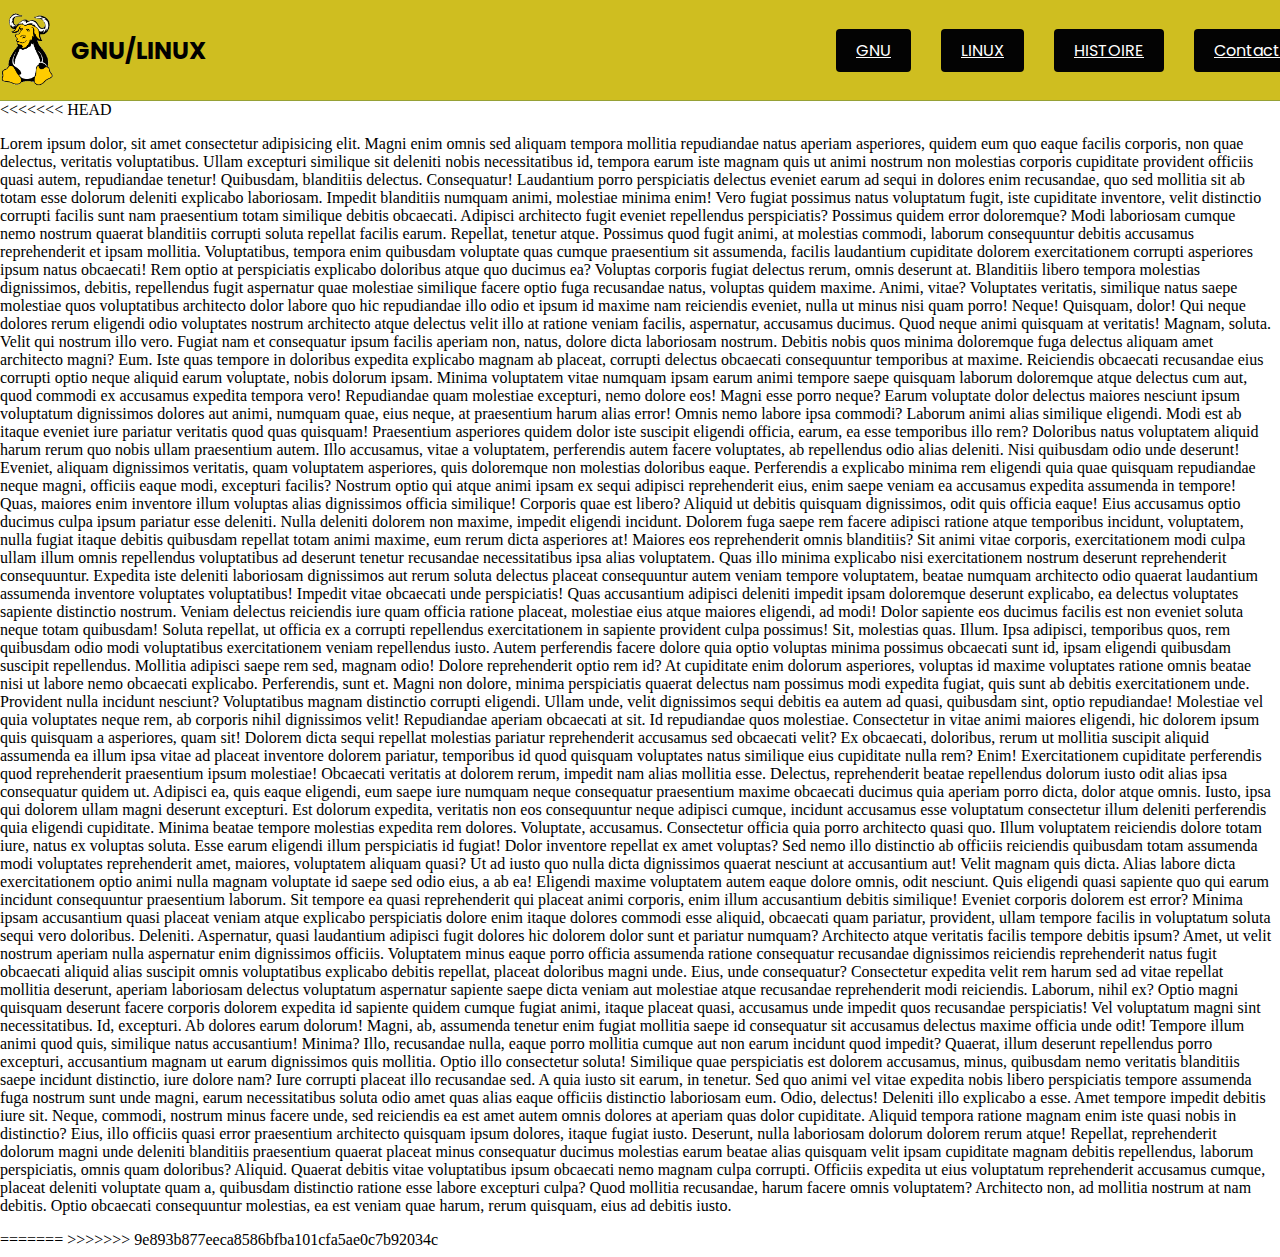
==== index.html @ 08026b9c "Merge branch 'master' of https://github.com/gygggggggh/site_expose_nsi" ====
<!DOCTYPE html>
<html lang="fr">

<head>
    <meta charset="UTF-8">
    <meta http-equiv="X-UA-Compatible" content="IE=edge">
    <meta name="viewport" content="width=device-width, initial-scale=1.0">
    <title>GNU/linux</title>
    <link rel="stylesheet" href="style.css" link>
    <link rel="preconnect" href="https://fonts.googleapis.com">
    <link rel="preconnect" href="https://fonts.gstatic.com" crossorigin>
    <link href="https://fonts.googleapis.com/css2?family=Poppins:wght@300;500;700&display=swap" rel="stylesheet">
    <link rel="shortcut icon" href="logo.ico" type="image/x-icon">
</head>

<body>
    <header class="sticky">
        <div class="inner">
            <div class="logo">
                <div>
                    <!-- The below line can be an image or a h1, either will work -->
                    <img src="logo.png" alt="logo">
                    <!-- <h1>My Logo</h1> -->
                </div>
            </div>
            <nav>
                <!-- <li> tag will be the container for the table.
                <span> will be the part that centers the content inside it
                <a> is the actual clickable part -->
                <li><span><h2 href="" id = "titre">GNU/LINUX</></span></li>
                <li><span><a href=""class="button">GNU</a></span></li>
                <li><span><a href=""class="button">LINUX</a></span></li>
                <li><span><a href=""class="button">HISTOIRE</a></span></li>
                <li><span><a href="" class="button">Contact</a></span></li>
            </nav>
        </div>
    </header>
    <<<<<<< HEAD <p>
        Lorem ipsum dolor, sit amet consectetur adipisicing elit. Magni enim omnis sed aliquam tempora mollitia repudiandae natus aperiam asperiores, quidem eum quo eaque facilis corporis, non quae delectus, veritatis voluptatibus. Ullam excepturi similique sit
        deleniti nobis necessitatibus id, tempora earum iste magnam quis ut animi nostrum non molestias corporis cupiditate provident officiis quasi autem, repudiandae tenetur! Quibusdam, blanditiis delectus. Consequatur! Laudantium porro perspiciatis
        delectus eveniet earum ad sequi in dolores enim recusandae, quo sed mollitia sit ab totam esse dolorum deleniti explicabo laboriosam. Impedit blanditiis numquam animi, molestiae minima enim! Vero fugiat possimus natus voluptatum fugit, iste cupiditate
        inventore, velit distinctio corrupti facilis sunt nam praesentium totam similique debitis obcaecati. Adipisci architecto fugit eveniet repellendus perspiciatis? Possimus quidem error doloremque? Modi laboriosam cumque nemo nostrum quaerat blanditiis
        corrupti soluta repellat facilis earum. Repellat, tenetur atque. Possimus quod fugit animi, at molestias commodi, laborum consequuntur debitis accusamus reprehenderit et ipsam mollitia. Voluptatibus, tempora enim quibusdam voluptate quas cumque
        praesentium sit assumenda, facilis laudantium cupiditate dolorem exercitationem corrupti asperiores ipsum natus obcaecati! Rem optio at perspiciatis explicabo doloribus atque quo ducimus ea? Voluptas corporis fugiat delectus rerum, omnis deserunt
        at. Blanditiis libero tempora molestias dignissimos, debitis, repellendus fugit aspernatur quae molestiae similique facere optio fuga recusandae natus, voluptas quidem maxime. Animi, vitae? Voluptates veritatis, similique natus saepe molestiae
        quos voluptatibus architecto dolor labore quo hic repudiandae illo odio et ipsum id maxime nam reiciendis eveniet, nulla ut minus nisi quam porro! Neque! Quisquam, dolor! Qui neque dolores rerum eligendi odio voluptates nostrum architecto atque
        delectus velit illo at ratione veniam facilis, aspernatur, accusamus ducimus. Quod neque animi quisquam at veritatis! Magnam, soluta. Velit qui nostrum illo vero. Fugiat nam et consequatur ipsum facilis aperiam non, natus, dolore dicta laboriosam
        nostrum. Debitis nobis quos minima doloremque fuga delectus aliquam amet architecto magni? Eum. Iste quas tempore in doloribus expedita explicabo magnam ab placeat, corrupti delectus obcaecati consequuntur temporibus at maxime. Reiciendis obcaecati
        recusandae eius corrupti optio neque aliquid earum voluptate, nobis dolorum ipsam. Minima voluptatem vitae numquam ipsam earum animi tempore saepe quisquam laborum doloremque atque delectus cum aut, quod commodi ex accusamus expedita tempora vero!
        Repudiandae quam molestiae excepturi, nemo dolore eos! Magni esse porro neque? Earum voluptate dolor delectus maiores nesciunt ipsum voluptatum dignissimos dolores aut animi, numquam quae, eius neque, at praesentium harum alias error! Omnis nemo
        labore ipsa commodi? Laborum animi alias similique eligendi. Modi est ab itaque eveniet iure pariatur veritatis quod quas quisquam! Praesentium asperiores quidem dolor iste suscipit eligendi officia, earum, ea esse temporibus illo rem? Doloribus
        natus voluptatem aliquid harum rerum quo nobis ullam praesentium autem. Illo accusamus, vitae a voluptatem, perferendis autem facere voluptates, ab repellendus odio alias deleniti. Nisi quibusdam odio unde deserunt! Eveniet, aliquam dignissimos
        veritatis, quam voluptatem asperiores, quis doloremque non molestias doloribus eaque. Perferendis a explicabo minima rem eligendi quia quae quisquam repudiandae neque magni, officiis eaque modi, excepturi facilis? Nostrum optio qui atque animi
        ipsam ex sequi adipisci reprehenderit eius, enim saepe veniam ea accusamus expedita assumenda in tempore! Quas, maiores enim inventore illum voluptas alias dignissimos officia similique! Corporis quae est libero? Aliquid ut debitis quisquam dignissimos,
        odit quis officia eaque! Eius accusamus optio ducimus culpa ipsum pariatur esse deleniti. Nulla deleniti dolorem non maxime, impedit eligendi incidunt. Dolorem fuga saepe rem facere adipisci ratione atque temporibus incidunt, voluptatem, nulla
        fugiat itaque debitis quibusdam repellat totam animi maxime, eum rerum dicta asperiores at! Maiores eos reprehenderit omnis blanditiis? Sit animi vitae corporis, exercitationem modi culpa ullam illum omnis repellendus voluptatibus ad deserunt
        tenetur recusandae necessitatibus ipsa alias voluptatem. Quas illo minima explicabo nisi exercitationem nostrum deserunt reprehenderit consequuntur. Expedita iste deleniti laboriosam dignissimos aut rerum soluta delectus placeat consequuntur autem
        veniam tempore voluptatem, beatae numquam architecto odio quaerat laudantium assumenda inventore voluptates voluptatibus! Impedit vitae obcaecati unde perspiciatis! Quas accusantium adipisci deleniti impedit ipsam doloremque deserunt explicabo,
        ea delectus voluptates sapiente distinctio nostrum. Veniam delectus reiciendis iure quam officia ratione placeat, molestiae eius atque maiores eligendi, ad modi! Dolor sapiente eos ducimus facilis est non eveniet soluta neque totam quibusdam!
        Soluta repellat, ut officia ex a corrupti repellendus exercitationem in sapiente provident culpa possimus! Sit, molestias quas. Illum. Ipsa adipisci, temporibus quos, rem quibusdam odio modi voluptatibus exercitationem veniam repellendus iusto.
        Autem perferendis facere dolore quia optio voluptas minima possimus obcaecati sunt id, ipsam eligendi quibusdam suscipit repellendus. Mollitia adipisci saepe rem sed, magnam odio! Dolore reprehenderit optio rem id? At cupiditate enim dolorum asperiores,
        voluptas id maxime voluptates ratione omnis beatae nisi ut labore nemo obcaecati explicabo. Perferendis, sunt et. Magni non dolore, minima perspiciatis quaerat delectus nam possimus modi expedita fugiat, quis sunt ab debitis exercitationem unde.
        Provident nulla incidunt nesciunt? Voluptatibus magnam distinctio corrupti eligendi. Ullam unde, velit dignissimos sequi debitis ea autem ad quasi, quibusdam sint, optio repudiandae! Molestiae vel quia voluptates neque rem, ab corporis nihil dignissimos
        velit! Repudiandae aperiam obcaecati at sit. Id repudiandae quos molestiae. Consectetur in vitae animi maiores eligendi, hic dolorem ipsum quis quisquam a asperiores, quam sit! Dolorem dicta sequi repellat molestias pariatur reprehenderit accusamus
        sed obcaecati velit? Ex obcaecati, doloribus, rerum ut mollitia suscipit aliquid assumenda ea illum ipsa vitae ad placeat inventore dolorem pariatur, temporibus id quod quisquam voluptates natus similique eius cupiditate nulla rem? Enim! Exercitationem
        cupiditate perferendis quod reprehenderit praesentium ipsum molestiae! Obcaecati veritatis at dolorem rerum, impedit nam alias mollitia esse. Delectus, reprehenderit beatae repellendus dolorum iusto odit alias ipsa consequatur quidem ut. Adipisci
        ea, quis eaque eligendi, eum saepe iure numquam neque consequatur praesentium maxime obcaecati ducimus quia aperiam porro dicta, dolor atque omnis. Iusto, ipsa qui dolorem ullam magni deserunt excepturi. Est dolorum expedita, veritatis non eos
        consequuntur neque adipisci cumque, incidunt accusamus esse voluptatum consectetur illum deleniti perferendis quia eligendi cupiditate. Minima beatae tempore molestias expedita rem dolores. Voluptate, accusamus. Consectetur officia quia porro
        architecto quasi quo. Illum voluptatem reiciendis dolore totam iure, natus ex voluptas soluta. Esse earum eligendi illum perspiciatis id fugiat! Dolor inventore repellat ex amet voluptas? Sed nemo illo distinctio ab officiis reiciendis quibusdam
        totam assumenda modi voluptates reprehenderit amet, maiores, voluptatem aliquam quasi? Ut ad iusto quo nulla dicta dignissimos quaerat nesciunt at accusantium aut! Velit magnam quis dicta. Alias labore dicta exercitationem optio animi nulla magnam
        voluptate id saepe sed odio eius, a ab ea! Eligendi maxime voluptatem autem eaque dolore omnis, odit nesciunt. Quis eligendi quasi sapiente quo qui earum incidunt consequuntur praesentium laborum. Sit tempore ea quasi reprehenderit qui placeat
        animi corporis, enim illum accusantium debitis similique! Eveniet corporis dolorem est error? Minima ipsam accusantium quasi placeat veniam atque explicabo perspiciatis dolore enim itaque dolores commodi esse aliquid, obcaecati quam pariatur,
        provident, ullam tempore facilis in voluptatum soluta sequi vero doloribus. Deleniti. Aspernatur, quasi laudantium adipisci fugit dolores hic dolorem dolor sunt et pariatur numquam? Architecto atque veritatis facilis tempore debitis ipsum? Amet,
        ut velit nostrum aperiam nulla aspernatur enim dignissimos officiis. Voluptatem minus eaque porro officia assumenda ratione consequatur recusandae dignissimos reiciendis reprehenderit natus fugit obcaecati aliquid alias suscipit omnis voluptatibus
        explicabo debitis repellat, placeat doloribus magni unde. Eius, unde consequatur? Consectetur expedita velit rem harum sed ad vitae repellat mollitia deserunt, aperiam laboriosam delectus voluptatum aspernatur sapiente saepe dicta veniam aut molestiae
        atque recusandae reprehenderit modi reiciendis. Laborum, nihil ex? Optio magni quisquam deserunt facere corporis dolorem expedita id sapiente quidem cumque fugiat animi, itaque placeat quasi, accusamus unde impedit quos recusandae perspiciatis!
        Vel voluptatum magni sint necessitatibus. Id, excepturi. Ab dolores earum dolorum! Magni, ab, assumenda tenetur enim fugiat mollitia saepe id consequatur sit accusamus delectus maxime officia unde odit! Tempore illum animi quod quis, similique
        natus accusantium! Minima? Illo, recusandae nulla, eaque porro mollitia cumque aut non earum incidunt quod impedit? Quaerat, illum deserunt repellendus porro excepturi, accusantium magnam ut earum dignissimos quis mollitia. Optio illo consectetur
        soluta! Similique quae perspiciatis est dolorem accusamus, minus, quibusdam nemo veritatis blanditiis saepe incidunt distinctio, iure dolore nam? Iure corrupti placeat illo recusandae sed. A quia iusto sit earum, in tenetur. Sed quo animi vel
        vitae expedita nobis libero perspiciatis tempore assumenda fuga nostrum sunt unde magni, earum necessitatibus soluta odio amet quas alias eaque officiis distinctio laboriosam eum. Odio, delectus! Deleniti illo explicabo a esse. Amet tempore impedit
        debitis iure sit. Neque, commodi, nostrum minus facere unde, sed reiciendis ea est amet autem omnis dolores at aperiam quas dolor cupiditate. Aliquid tempora ratione magnam enim iste quasi nobis in distinctio? Eius, illo officiis quasi error praesentium
        architecto quisquam ipsum dolores, itaque fugiat iusto. Deserunt, nulla laboriosam dolorum dolorem rerum atque! Repellat, reprehenderit dolorum magni unde deleniti blanditiis praesentium quaerat placeat minus consequatur ducimus molestias earum
        beatae alias quisquam velit ipsam cupiditate magnam debitis repellendus, laborum perspiciatis, omnis quam doloribus? Aliquid. Quaerat debitis vitae voluptatibus ipsum obcaecati nemo magnam culpa corrupti. Officiis expedita ut eius voluptatum reprehenderit
        accusamus cumque, placeat deleniti voluptate quam a, quibusdam distinctio ratione esse labore excepturi culpa? Quod mollitia recusandae, harum facere omnis voluptatem? Architecto non, ad mollitia nostrum at nam debitis. Optio obcaecati consequuntur
        molestias, ea est veniam quae harum, rerum quisquam, eius ad debitis iusto.
        </p>
        ======= >>>>>>> 9e893b877eeca8586bfba101cfa5ae0c7b92034c
        <script src="script.js"></script>
</body>
---- style.css ----
<<<<<<< HEAD
    * {
        list-style: none;
        text-decoration: none;
    }
    
    header {
        width: 100vw;
        height: 100px;
        border-bottom: solid 1px rgba(21, 97, 107, 0.3);
        font-family: 'Poppins';
        background-color: rgb(207, 190, 32);
        margin: 0px left;
    }
    
    header .inner {
        width: 1300px;
        height: 100%;
        display: block;
        margin: 0 auto;
    }
    
    header .logo {
        display: table;
        height: 100%;
        float: left;
    }
    
    header .logo div {
        height: 100%;
        display: table-cell;
        vertical-align: middle;
    }
    
    header .logo img {
        height: 75px;
        margin-top: 5px;
        /* Optical alignment of the logo */
    }
    
    header nav {
        float: right;
        height: 100%;
    }
    
    header nav li {
        display: table;
        height: 100%;
        float: left;
        margin-right: 30px;
    }
    
    #titre {
        margin-right: 600px;
        color: rgb(0, 0, 0);
    }
    
    header nav li:last-of-type {
        margin-right: 0;
    }
    
    header nav span {
        display: table-cell;
        vertical-align: middle;
    }
    
    header nav a {
        color: #101010;
    }
    
    header nav .button {
        background-color: #030303;
        /* This HEX is the color of the button */
        color: rgb(247, 238, 157);
        padding: 10px 20px;
        border-radius: 4px;
    }
    
    header nav .button:hover {
        filter: brightness(1.55);
    }
    
    p .center {
        display: table;
        height: 100%;
        float: left;
        margin-right: 30px;
    }
    
    body {
        margin-left: 0px;
        margin-top: 0px;
    }
=======
* {
    list-style: none;
    text-decoration: none;
}

header {
    width: 100vw;
    height: 100px;
    border-bottom: solid 1px rgba(21, 97, 107, 0.3);
    font-family: 'Poppins';
    background-color: rgb(207, 190, 32);
    margin: 0px left;
}

header .inner {
    width: 1300px;
    height: 100%;
    display: block;
    margin: 0 auto;
}

header .logo {
    display: table;
    height: 100%;
    float: left;
}

header .logo div {
    height: 100%;
    display: table-cell;
    vertical-align: middle;
}

header .logo img {
    height: 75px;
    margin-top: 5px;
    /* Optical alignment of the logo */
}

header nav {
    float: right;
    height: 100%;
}

header nav li {
    display: table;
    height: 100%;
    float: left;
    margin-right: 30px;
}

#titre {
    margin-right: 600px;
    color: rgb(0, 0, 0);
}

header nav li:last-of-type {
    margin-right: 0;
}

header nav span {
    display: table-cell;
    vertical-align: middle;
}

header nav a {
    color: #101010;
}

header nav .button {
    background-color: #030303;
    /* This HEX is the color of the button */
    color: #FFF;
    padding: 10px 20px;
    border-radius: 4px;
}

header nav .button:hover {
    filter: brightness(1.55);
}

p .center {
    display: table;
    height: 100%;
    float: left;
    margin-right: 30px;
}

body {
    margin-left: 0px;
    margin-top: 0px;
}
>>>>>>> 9e893b877eeca8586bfba101cfa5ae0c7b92034c
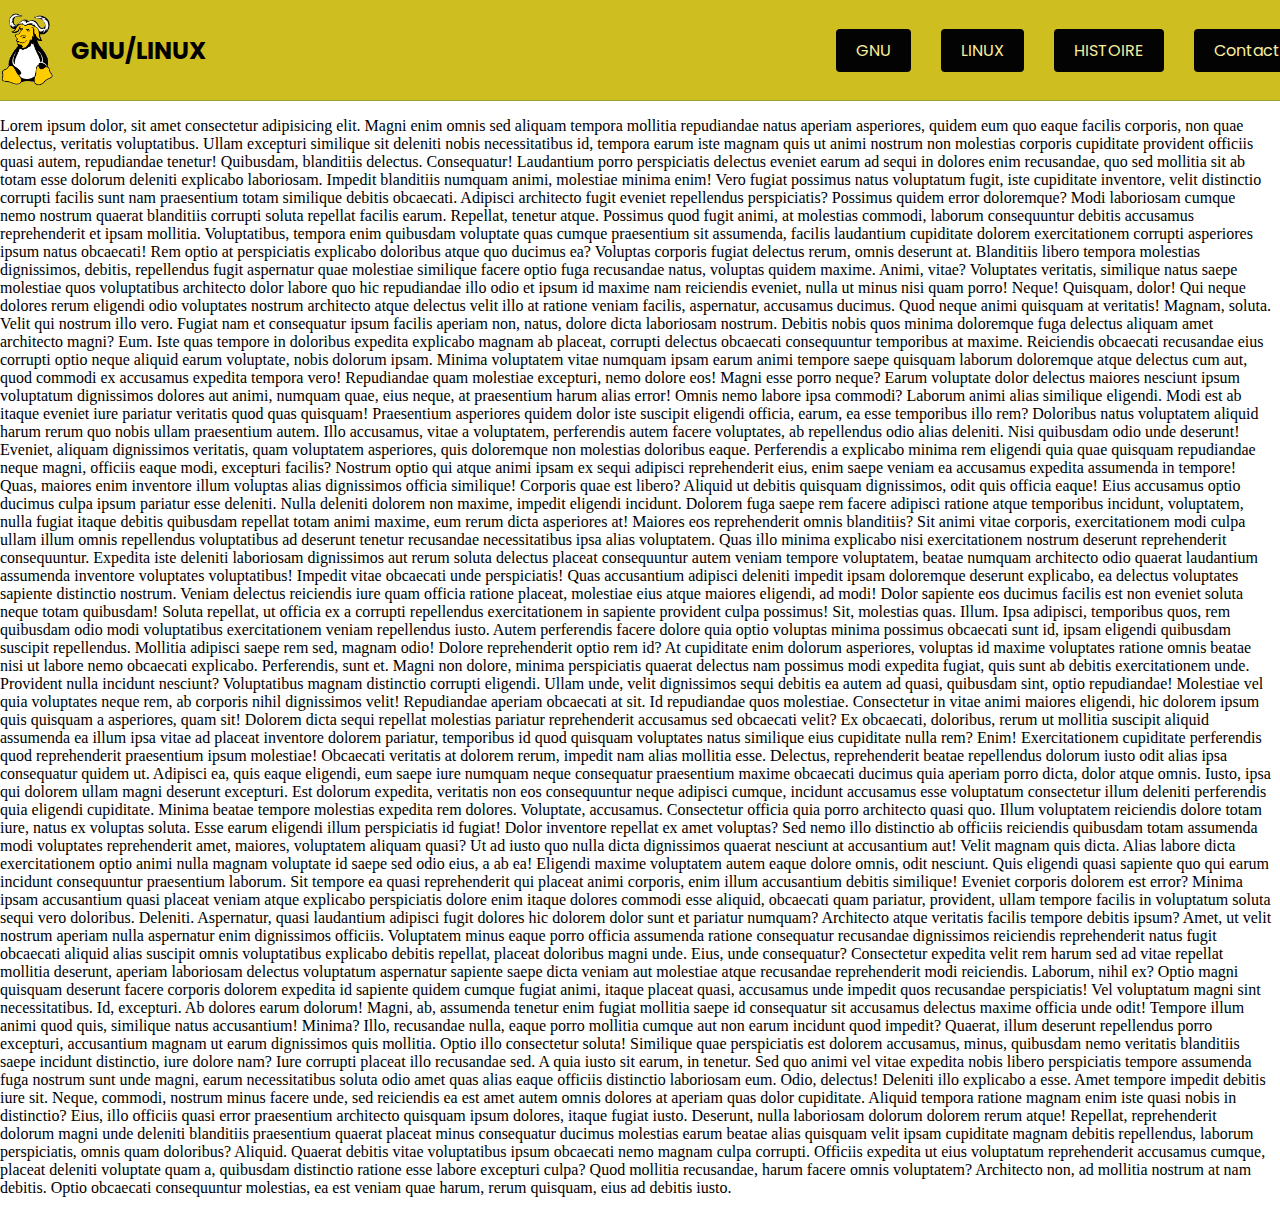
==== commit 8b331183: "fix git issue" ====
--- a/index.html
+++ b/index.html
@@ -35,7 +35,7 @@
             </nav>
         </div>
     </header>
-    <<<<<<< HEAD <p>
+    <p>
         Lorem ipsum dolor, sit amet consectetur adipisicing elit. Magni enim omnis sed aliquam tempora mollitia repudiandae natus aperiam asperiores, quidem eum quo eaque facilis corporis, non quae delectus, veritatis voluptatibus. Ullam excepturi similique sit
         deleniti nobis necessitatibus id, tempora earum iste magnam quis ut animi nostrum non molestias corporis cupiditate provident officiis quasi autem, repudiandae tenetur! Quibusdam, blanditiis delectus. Consequatur! Laudantium porro perspiciatis
         delectus eveniet earum ad sequi in dolores enim recusandae, quo sed mollitia sit ab totam esse dolorum deleniti explicabo laboriosam. Impedit blanditiis numquam animi, molestiae minima enim! Vero fugiat possimus natus voluptatum fugit, iste cupiditate
@@ -83,7 +83,6 @@
         beatae alias quisquam velit ipsam cupiditate magnam debitis repellendus, laborum perspiciatis, omnis quam doloribus? Aliquid. Quaerat debitis vitae voluptatibus ipsum obcaecati nemo magnam culpa corrupti. Officiis expedita ut eius voluptatum reprehenderit
         accusamus cumque, placeat deleniti voluptate quam a, quibusdam distinctio ratione esse labore excepturi culpa? Quod mollitia recusandae, harum facere omnis voluptatem? Architecto non, ad mollitia nostrum at nam debitis. Optio obcaecati consequuntur
         molestias, ea est veniam quae harum, rerum quisquam, eius ad debitis iusto.
-        </p>
-        ======= >>>>>>> 9e893b877eeca8586bfba101cfa5ae0c7b92034c
-        <script src="script.js"></script>
+    </p>
+    <script src="script.js"></script>
 </body>--- a/style.css
+++ b/style.css
@@ -1,4 +1,3 @@
-<<<<<<< HEAD
     * {
         list-style: none;
         text-decoration: none;
@@ -90,98 +89,4 @@
     body {
         margin-left: 0px;
         margin-top: 0px;
-    }
-=======
-* {
-    list-style: none;
-    text-decoration: none;
-}
-
-header {
-    width: 100vw;
-    height: 100px;
-    border-bottom: solid 1px rgba(21, 97, 107, 0.3);
-    font-family: 'Poppins';
-    background-color: rgb(207, 190, 32);
-    margin: 0px left;
-}
-
-header .inner {
-    width: 1300px;
-    height: 100%;
-    display: block;
-    margin: 0 auto;
-}
-
-header .logo {
-    display: table;
-    height: 100%;
-    float: left;
-}
-
-header .logo div {
-    height: 100%;
-    display: table-cell;
-    vertical-align: middle;
-}
-
-header .logo img {
-    height: 75px;
-    margin-top: 5px;
-    /* Optical alignment of the logo */
-}
-
-header nav {
-    float: right;
-    height: 100%;
-}
-
-header nav li {
-    display: table;
-    height: 100%;
-    float: left;
-    margin-right: 30px;
-}
-
-#titre {
-    margin-right: 600px;
-    color: rgb(0, 0, 0);
-}
-
-header nav li:last-of-type {
-    margin-right: 0;
-}
-
-header nav span {
-    display: table-cell;
-    vertical-align: middle;
-}
-
-header nav a {
-    color: #101010;
-}
-
-header nav .button {
-    background-color: #030303;
-    /* This HEX is the color of the button */
-    color: #FFF;
-    padding: 10px 20px;
-    border-radius: 4px;
-}
-
-header nav .button:hover {
-    filter: brightness(1.55);
-}
-
-p .center {
-    display: table;
-    height: 100%;
-    float: left;
-    margin-right: 30px;
-}
-
-body {
-    margin-left: 0px;
-    margin-top: 0px;
-}
->>>>>>> 9e893b877eeca8586bfba101cfa5ae0c7b92034c
+    }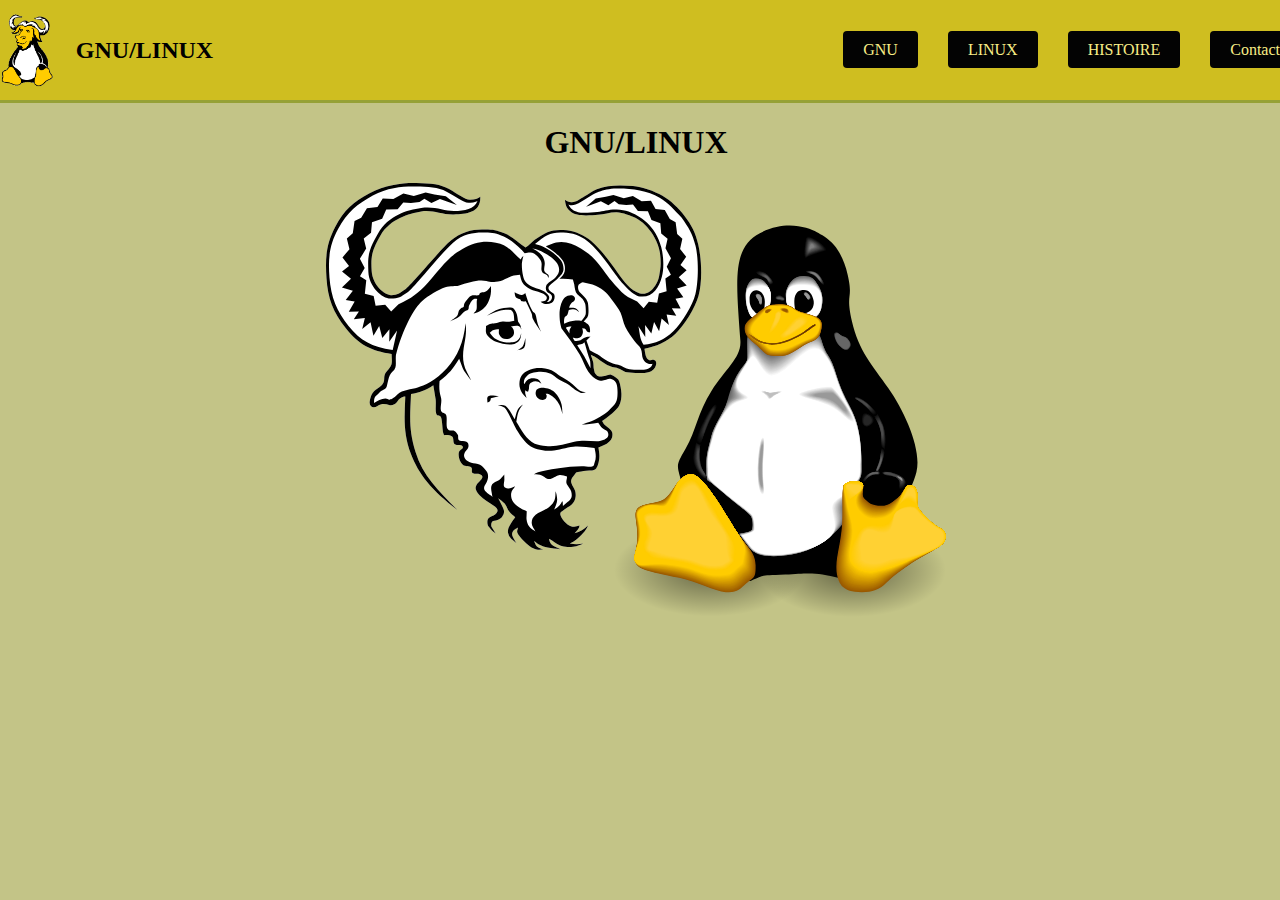
==== commit 8e7057f9: "adding bg color + part a main pages" ====
--- a/index.html
+++ b/index.html
@@ -7,9 +7,6 @@
     <meta name="viewport" content="width=device-width, initial-scale=1.0">
     <title>GNU/linux</title>
     <link rel="stylesheet" href="style.css" link>
-    <link rel="preconnect" href="https://fonts.googleapis.com">
-    <link rel="preconnect" href="https://fonts.gstatic.com" crossorigin>
-    <link href="https://fonts.googleapis.com/css2?family=Poppins:wght@300;500;700&display=swap" rel="stylesheet">
     <link rel="shortcut icon" href="logo.ico" type="image/x-icon">
 </head>
 
@@ -35,54 +32,15 @@
             </nav>
         </div>
     </header>
-    <p>
-        Lorem ipsum dolor, sit amet consectetur adipisicing elit. Magni enim omnis sed aliquam tempora mollitia repudiandae natus aperiam asperiores, quidem eum quo eaque facilis corporis, non quae delectus, veritatis voluptatibus. Ullam excepturi similique sit
-        deleniti nobis necessitatibus id, tempora earum iste magnam quis ut animi nostrum non molestias corporis cupiditate provident officiis quasi autem, repudiandae tenetur! Quibusdam, blanditiis delectus. Consequatur! Laudantium porro perspiciatis
-        delectus eveniet earum ad sequi in dolores enim recusandae, quo sed mollitia sit ab totam esse dolorum deleniti explicabo laboriosam. Impedit blanditiis numquam animi, molestiae minima enim! Vero fugiat possimus natus voluptatum fugit, iste cupiditate
-        inventore, velit distinctio corrupti facilis sunt nam praesentium totam similique debitis obcaecati. Adipisci architecto fugit eveniet repellendus perspiciatis? Possimus quidem error doloremque? Modi laboriosam cumque nemo nostrum quaerat blanditiis
-        corrupti soluta repellat facilis earum. Repellat, tenetur atque. Possimus quod fugit animi, at molestias commodi, laborum consequuntur debitis accusamus reprehenderit et ipsam mollitia. Voluptatibus, tempora enim quibusdam voluptate quas cumque
-        praesentium sit assumenda, facilis laudantium cupiditate dolorem exercitationem corrupti asperiores ipsum natus obcaecati! Rem optio at perspiciatis explicabo doloribus atque quo ducimus ea? Voluptas corporis fugiat delectus rerum, omnis deserunt
-        at. Blanditiis libero tempora molestias dignissimos, debitis, repellendus fugit aspernatur quae molestiae similique facere optio fuga recusandae natus, voluptas quidem maxime. Animi, vitae? Voluptates veritatis, similique natus saepe molestiae
-        quos voluptatibus architecto dolor labore quo hic repudiandae illo odio et ipsum id maxime nam reiciendis eveniet, nulla ut minus nisi quam porro! Neque! Quisquam, dolor! Qui neque dolores rerum eligendi odio voluptates nostrum architecto atque
-        delectus velit illo at ratione veniam facilis, aspernatur, accusamus ducimus. Quod neque animi quisquam at veritatis! Magnam, soluta. Velit qui nostrum illo vero. Fugiat nam et consequatur ipsum facilis aperiam non, natus, dolore dicta laboriosam
-        nostrum. Debitis nobis quos minima doloremque fuga delectus aliquam amet architecto magni? Eum. Iste quas tempore in doloribus expedita explicabo magnam ab placeat, corrupti delectus obcaecati consequuntur temporibus at maxime. Reiciendis obcaecati
-        recusandae eius corrupti optio neque aliquid earum voluptate, nobis dolorum ipsam. Minima voluptatem vitae numquam ipsam earum animi tempore saepe quisquam laborum doloremque atque delectus cum aut, quod commodi ex accusamus expedita tempora vero!
-        Repudiandae quam molestiae excepturi, nemo dolore eos! Magni esse porro neque? Earum voluptate dolor delectus maiores nesciunt ipsum voluptatum dignissimos dolores aut animi, numquam quae, eius neque, at praesentium harum alias error! Omnis nemo
-        labore ipsa commodi? Laborum animi alias similique eligendi. Modi est ab itaque eveniet iure pariatur veritatis quod quas quisquam! Praesentium asperiores quidem dolor iste suscipit eligendi officia, earum, ea esse temporibus illo rem? Doloribus
-        natus voluptatem aliquid harum rerum quo nobis ullam praesentium autem. Illo accusamus, vitae a voluptatem, perferendis autem facere voluptates, ab repellendus odio alias deleniti. Nisi quibusdam odio unde deserunt! Eveniet, aliquam dignissimos
-        veritatis, quam voluptatem asperiores, quis doloremque non molestias doloribus eaque. Perferendis a explicabo minima rem eligendi quia quae quisquam repudiandae neque magni, officiis eaque modi, excepturi facilis? Nostrum optio qui atque animi
-        ipsam ex sequi adipisci reprehenderit eius, enim saepe veniam ea accusamus expedita assumenda in tempore! Quas, maiores enim inventore illum voluptas alias dignissimos officia similique! Corporis quae est libero? Aliquid ut debitis quisquam dignissimos,
-        odit quis officia eaque! Eius accusamus optio ducimus culpa ipsum pariatur esse deleniti. Nulla deleniti dolorem non maxime, impedit eligendi incidunt. Dolorem fuga saepe rem facere adipisci ratione atque temporibus incidunt, voluptatem, nulla
-        fugiat itaque debitis quibusdam repellat totam animi maxime, eum rerum dicta asperiores at! Maiores eos reprehenderit omnis blanditiis? Sit animi vitae corporis, exercitationem modi culpa ullam illum omnis repellendus voluptatibus ad deserunt
-        tenetur recusandae necessitatibus ipsa alias voluptatem. Quas illo minima explicabo nisi exercitationem nostrum deserunt reprehenderit consequuntur. Expedita iste deleniti laboriosam dignissimos aut rerum soluta delectus placeat consequuntur autem
-        veniam tempore voluptatem, beatae numquam architecto odio quaerat laudantium assumenda inventore voluptates voluptatibus! Impedit vitae obcaecati unde perspiciatis! Quas accusantium adipisci deleniti impedit ipsam doloremque deserunt explicabo,
-        ea delectus voluptates sapiente distinctio nostrum. Veniam delectus reiciendis iure quam officia ratione placeat, molestiae eius atque maiores eligendi, ad modi! Dolor sapiente eos ducimus facilis est non eveniet soluta neque totam quibusdam!
-        Soluta repellat, ut officia ex a corrupti repellendus exercitationem in sapiente provident culpa possimus! Sit, molestias quas. Illum. Ipsa adipisci, temporibus quos, rem quibusdam odio modi voluptatibus exercitationem veniam repellendus iusto.
-        Autem perferendis facere dolore quia optio voluptas minima possimus obcaecati sunt id, ipsam eligendi quibusdam suscipit repellendus. Mollitia adipisci saepe rem sed, magnam odio! Dolore reprehenderit optio rem id? At cupiditate enim dolorum asperiores,
-        voluptas id maxime voluptates ratione omnis beatae nisi ut labore nemo obcaecati explicabo. Perferendis, sunt et. Magni non dolore, minima perspiciatis quaerat delectus nam possimus modi expedita fugiat, quis sunt ab debitis exercitationem unde.
-        Provident nulla incidunt nesciunt? Voluptatibus magnam distinctio corrupti eligendi. Ullam unde, velit dignissimos sequi debitis ea autem ad quasi, quibusdam sint, optio repudiandae! Molestiae vel quia voluptates neque rem, ab corporis nihil dignissimos
-        velit! Repudiandae aperiam obcaecati at sit. Id repudiandae quos molestiae. Consectetur in vitae animi maiores eligendi, hic dolorem ipsum quis quisquam a asperiores, quam sit! Dolorem dicta sequi repellat molestias pariatur reprehenderit accusamus
-        sed obcaecati velit? Ex obcaecati, doloribus, rerum ut mollitia suscipit aliquid assumenda ea illum ipsa vitae ad placeat inventore dolorem pariatur, temporibus id quod quisquam voluptates natus similique eius cupiditate nulla rem? Enim! Exercitationem
-        cupiditate perferendis quod reprehenderit praesentium ipsum molestiae! Obcaecati veritatis at dolorem rerum, impedit nam alias mollitia esse. Delectus, reprehenderit beatae repellendus dolorum iusto odit alias ipsa consequatur quidem ut. Adipisci
-        ea, quis eaque eligendi, eum saepe iure numquam neque consequatur praesentium maxime obcaecati ducimus quia aperiam porro dicta, dolor atque omnis. Iusto, ipsa qui dolorem ullam magni deserunt excepturi. Est dolorum expedita, veritatis non eos
-        consequuntur neque adipisci cumque, incidunt accusamus esse voluptatum consectetur illum deleniti perferendis quia eligendi cupiditate. Minima beatae tempore molestias expedita rem dolores. Voluptate, accusamus. Consectetur officia quia porro
-        architecto quasi quo. Illum voluptatem reiciendis dolore totam iure, natus ex voluptas soluta. Esse earum eligendi illum perspiciatis id fugiat! Dolor inventore repellat ex amet voluptas? Sed nemo illo distinctio ab officiis reiciendis quibusdam
-        totam assumenda modi voluptates reprehenderit amet, maiores, voluptatem aliquam quasi? Ut ad iusto quo nulla dicta dignissimos quaerat nesciunt at accusantium aut! Velit magnam quis dicta. Alias labore dicta exercitationem optio animi nulla magnam
-        voluptate id saepe sed odio eius, a ab ea! Eligendi maxime voluptatem autem eaque dolore omnis, odit nesciunt. Quis eligendi quasi sapiente quo qui earum incidunt consequuntur praesentium laborum. Sit tempore ea quasi reprehenderit qui placeat
-        animi corporis, enim illum accusantium debitis similique! Eveniet corporis dolorem est error? Minima ipsam accusantium quasi placeat veniam atque explicabo perspiciatis dolore enim itaque dolores commodi esse aliquid, obcaecati quam pariatur,
-        provident, ullam tempore facilis in voluptatum soluta sequi vero doloribus. Deleniti. Aspernatur, quasi laudantium adipisci fugit dolores hic dolorem dolor sunt et pariatur numquam? Architecto atque veritatis facilis tempore debitis ipsum? Amet,
-        ut velit nostrum aperiam nulla aspernatur enim dignissimos officiis. Voluptatem minus eaque porro officia assumenda ratione consequatur recusandae dignissimos reiciendis reprehenderit natus fugit obcaecati aliquid alias suscipit omnis voluptatibus
-        explicabo debitis repellat, placeat doloribus magni unde. Eius, unde consequatur? Consectetur expedita velit rem harum sed ad vitae repellat mollitia deserunt, aperiam laboriosam delectus voluptatum aspernatur sapiente saepe dicta veniam aut molestiae
-        atque recusandae reprehenderit modi reiciendis. Laborum, nihil ex? Optio magni quisquam deserunt facere corporis dolorem expedita id sapiente quidem cumque fugiat animi, itaque placeat quasi, accusamus unde impedit quos recusandae perspiciatis!
-        Vel voluptatum magni sint necessitatibus. Id, excepturi. Ab dolores earum dolorum! Magni, ab, assumenda tenetur enim fugiat mollitia saepe id consequatur sit accusamus delectus maxime officia unde odit! Tempore illum animi quod quis, similique
-        natus accusantium! Minima? Illo, recusandae nulla, eaque porro mollitia cumque aut non earum incidunt quod impedit? Quaerat, illum deserunt repellendus porro excepturi, accusantium magnam ut earum dignissimos quis mollitia. Optio illo consectetur
-        soluta! Similique quae perspiciatis est dolorem accusamus, minus, quibusdam nemo veritatis blanditiis saepe incidunt distinctio, iure dolore nam? Iure corrupti placeat illo recusandae sed. A quia iusto sit earum, in tenetur. Sed quo animi vel
-        vitae expedita nobis libero perspiciatis tempore assumenda fuga nostrum sunt unde magni, earum necessitatibus soluta odio amet quas alias eaque officiis distinctio laboriosam eum. Odio, delectus! Deleniti illo explicabo a esse. Amet tempore impedit
-        debitis iure sit. Neque, commodi, nostrum minus facere unde, sed reiciendis ea est amet autem omnis dolores at aperiam quas dolor cupiditate. Aliquid tempora ratione magnam enim iste quasi nobis in distinctio? Eius, illo officiis quasi error praesentium
-        architecto quisquam ipsum dolores, itaque fugiat iusto. Deserunt, nulla laboriosam dolorum dolorem rerum atque! Repellat, reprehenderit dolorum magni unde deleniti blanditiis praesentium quaerat placeat minus consequatur ducimus molestias earum
-        beatae alias quisquam velit ipsam cupiditate magnam debitis repellendus, laborum perspiciatis, omnis quam doloribus? Aliquid. Quaerat debitis vitae voluptatibus ipsum obcaecati nemo magnam culpa corrupti. Officiis expedita ut eius voluptatum reprehenderit
-        accusamus cumque, placeat deleniti voluptate quam a, quibusdam distinctio ratione esse labore excepturi culpa? Quod mollitia recusandae, harum facere omnis voluptatem? Architecto non, ad mollitia nostrum at nam debitis. Optio obcaecati consequuntur
-        molestias, ea est veniam quae harum, rerum quisquam, eius ad debitis iusto.
-    </p>
+    <h1 class="center">
+        GNU/LINUX
+    </h1>
+    <div class="center">
+        <img src="GNU_and_Tux.svg" alt="gnu+linux">
+    </div>
+
+
     <script src="script.js"></script>
-</body>+</body>
+
+</html>--- a/style.css
+++ b/style.css
@@ -1,92 +1,101 @@
-    * {
-        list-style: none;
-        text-decoration: none;
-    }
-    
-    header {
-        width: 100vw;
-        height: 100px;
-        border-bottom: solid 1px rgba(21, 97, 107, 0.3);
-        font-family: 'Poppins';
-        background-color: rgb(207, 190, 32);
-        margin: 0px left;
-    }
-    
-    header .inner {
-        width: 1300px;
-        height: 100%;
-        display: block;
-        margin: 0 auto;
-    }
-    
-    header .logo {
-        display: table;
-        height: 100%;
-        float: left;
-    }
-    
-    header .logo div {
-        height: 100%;
-        display: table-cell;
-        vertical-align: middle;
-    }
-    
-    header .logo img {
-        height: 75px;
-        margin-top: 5px;
-        /* Optical alignment of the logo */
-    }
-    
-    header nav {
-        float: right;
-        height: 100%;
-    }
-    
-    header nav li {
-        display: table;
-        height: 100%;
-        float: left;
-        margin-right: 30px;
-    }
-    
-    #titre {
-        margin-right: 600px;
-        color: rgb(0, 0, 0);
-    }
-    
-    header nav li:last-of-type {
-        margin-right: 0;
-    }
-    
-    header nav span {
-        display: table-cell;
-        vertical-align: middle;
-    }
-    
-    header nav a {
-        color: #101010;
-    }
-    
-    header nav .button {
-        background-color: #030303;
-        /* This HEX is the color of the button */
-        color: rgb(247, 238, 157);
-        padding: 10px 20px;
-        border-radius: 4px;
-    }
-    
-    header nav .button:hover {
-        filter: brightness(1.55);
-    }
-    
-    p .center {
-        display: table;
-        height: 100%;
-        float: left;
-        margin-right: 30px;
-    }
-    
-    body {
-        margin-left: 0px;
-        margin-top: 0px;
-    }+* {
+    list-style: none;
+    text-decoration: none;
+}
+
+header {
+    width: 100vw;
+    height: 100px;
+    border-bottom: solid 3px rgba(21, 97, 107, 0.3);
+    background-color: rgb(207, 190, 32);
+    margin: 0px left;
+}
+
+header .inner {
+    width: 1300px;
+    height: 100%;
+    display: block;
+    margin: 0 auto;
+}
+
+header .logo {
+    display: table;
+    height: 100%;
+    float: left;
+}
+
+header .logo div {
+    height: 100%;
+    display: table-cell;
+    vertical-align: middle;
+}
+
+header .logo img {
+    height: 75px;
+    margin-top: 5px;
+    /* Optical alignment of the logo */
+}
+
+header nav {
+    float: right;
+    height: 100%;
+}
+
+header nav li {
+    display: table;
+    height: 100%;
+    float: left;
+    margin-right: 30px;
+}
+
+#titre {
+    margin-right: 600px;
+    color: rgb(0, 0, 0);
+}
+
+header nav li:last-of-type {
+    margin-right: 0;
+}
+
+header nav span {
+    display: table-cell;
+    vertical-align: middle;
+}
+
+header nav a {
+    color: #101010;
+}
+
+header nav .button {
+    background-color: #030303;
+    /* This HEX is the color of the button */
+    color: rgb(248, 237, 134);
+    padding: 10px 20px;
+    border-radius: 4px;
+}
+
+header nav .button:hover {
+    filter: brightness(1.55);
+}
+
+p .center {
+    display: table;
+    height: 100%;
+    float: left;
+    margin-right: 30px;
+}
+
+body {
+    margin-left: 0px;
+    margin-top: 0px;
+    background-color: rgb(195, 196, 135);
+}
+
+p {
+    margin-left: 8px;
+}
+
+.center {
+    display: flex;
+    justify-content: center;
+}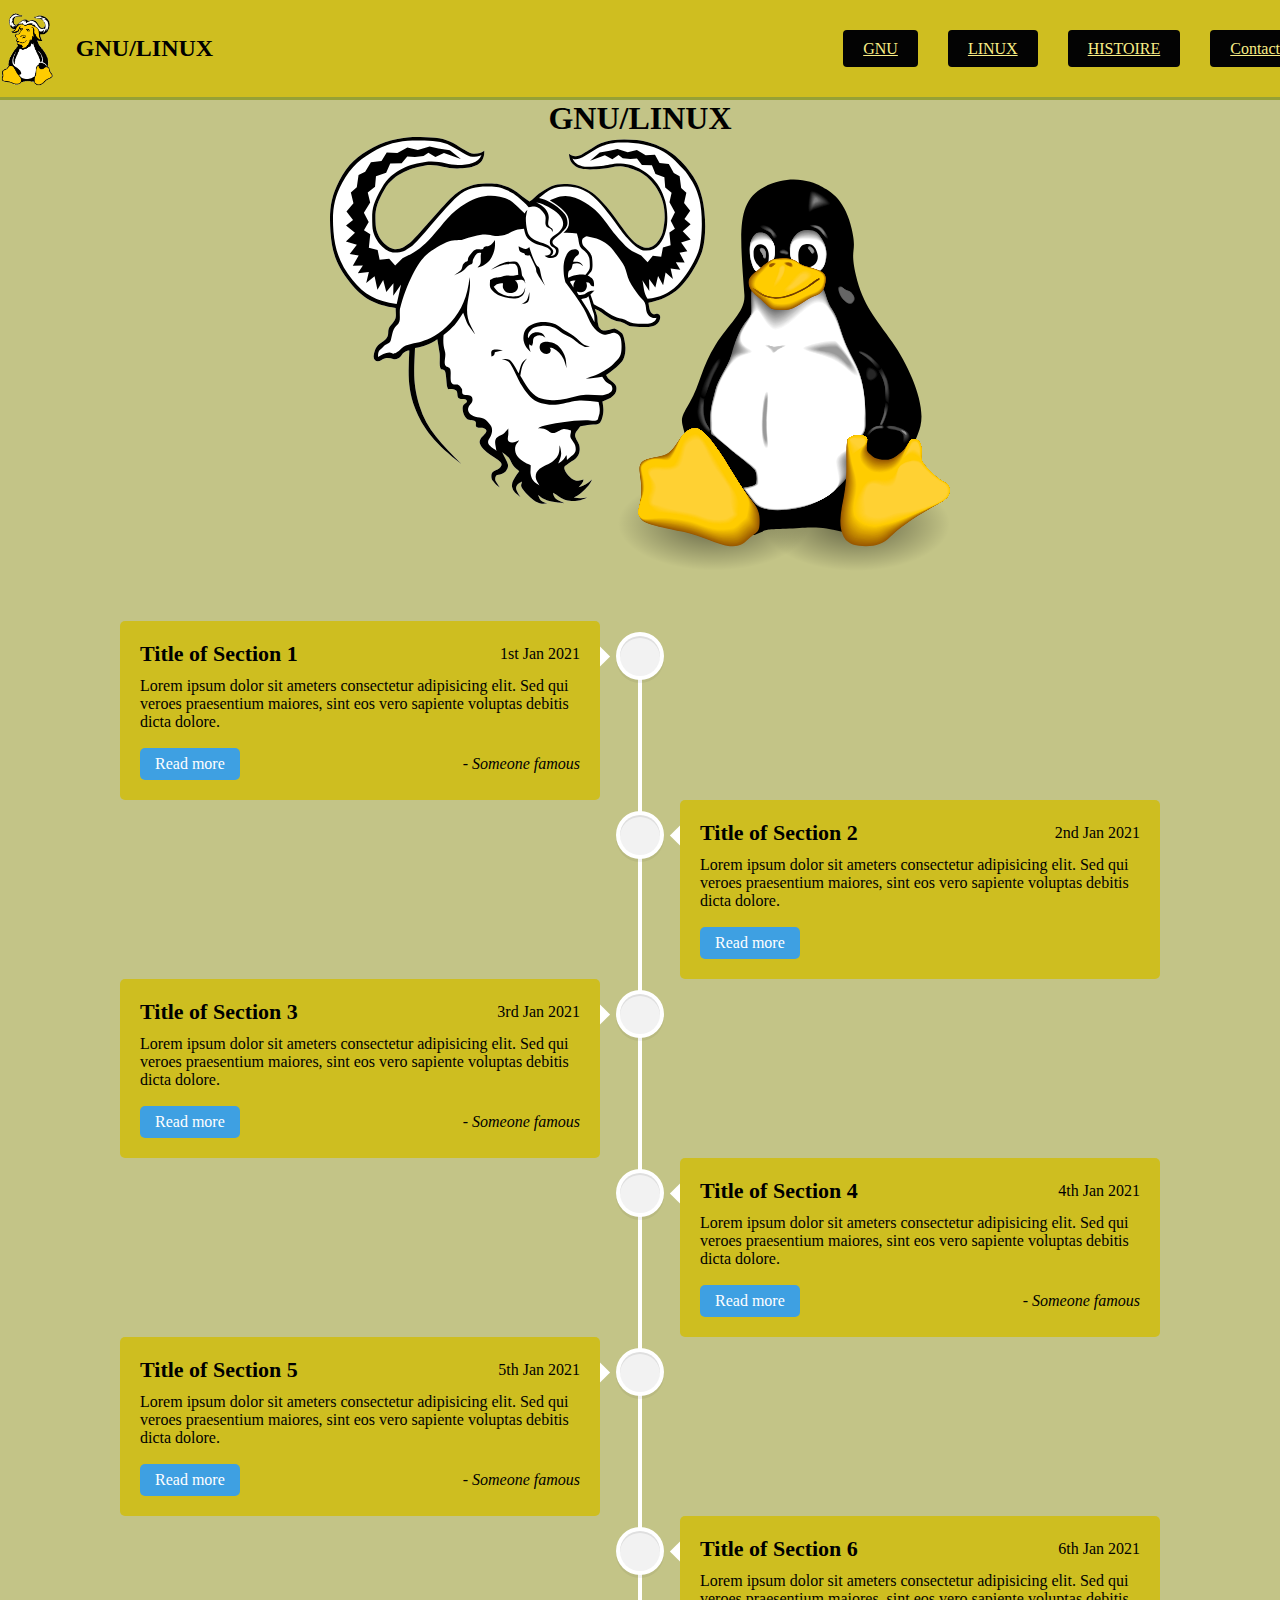
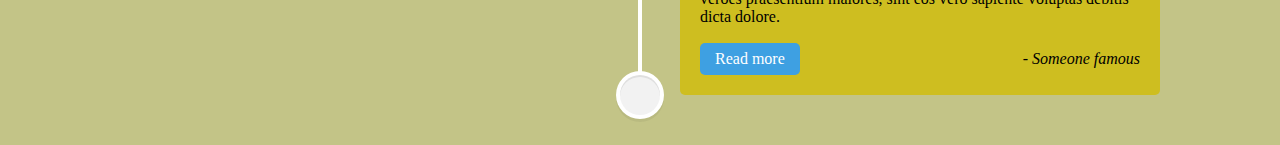
==== commit cf4bde59: "dayly advence" ====
--- a/index.html
+++ b/index.html
@@ -39,7 +39,94 @@
         <img src="GNU_and_Tux.svg" alt="gnu+linux">
     </div>
 
-
+    <div class="wrapper">
+        <div class="center-line">
+            <a href="#" class="scroll-icon"><i class="fas fa-caret-up"></i></a>
+        </div>
+        <div class="row row-1">
+            <section>
+                <i class="icon fas fa-home"></i>
+                <div class="details">
+                    <span class="title">Title of Section 1</span>
+                    <span>1st Jan 2021</span>
+                </div>
+                <p>Lorem ipsum dolor sit ameters consectetur adipisicing elit. Sed qui veroes praesentium maiores, sint eos vero sapiente voluptas debitis dicta dolore.</p>
+                <div class="bottom">
+                    <a href="#">Read more</a>
+                    <i>- Someone famous</i>
+                </div>
+            </section>
+        </div>
+        <div class="row row-2">
+            <section>
+                <i class="icon fas fa-star"></i>
+                <div class="details">
+                    <span class="title">Title of Section 2</span>
+                    <span>2nd Jan 2021</span>
+                </div>
+                <p>Lorem ipsum dolor sit ameters consectetur adipisicing elit. Sed qui veroes praesentium maiores, sint eos vero sapiente voluptas debitis dicta dolore.</p>
+                <div class="bottom">
+                    <a href="#">Read more</a>
+                </div>
+            </section>
+        </div>
+        <div class="row row-1">
+            <section>
+                <i class="icon fas fa-rocket"></i>
+                <div class="details">
+                    <span class="title">Title of Section 3</span>
+                    <span>3rd Jan 2021</span>
+                </div>
+                <p>Lorem ipsum dolor sit ameters consectetur adipisicing elit. Sed qui veroes praesentium maiores, sint eos vero sapiente voluptas debitis dicta dolore.</p>
+                <div class="bottom">
+                    <a href="#">Read more</a>
+                    <i>- Someone famous</i>
+                </div>
+            </section>
+        </div>
+        <div class="row row-2">
+            <section>
+                <i class="icon fas fa-globe"></i>
+                <div class="details">
+                    <span class="title">Title of Section 4</span>
+                    <span>4th Jan 2021</span>
+                </div>
+                <p>Lorem ipsum dolor sit ameters consectetur adipisicing elit. Sed qui veroes praesentium maiores, sint eos vero sapiente voluptas debitis dicta dolore.</p>
+                <div class="bottom">
+                    <a href="#">Read more</a>
+                    <i>- Someone famous</i>
+                </div>
+            </section>
+        </div>
+        <div class="row row-1">
+            <section>
+                <i class="icon fas fa-paper-plane"></i>
+                <div class="details">
+                    <span class="title">Title of Section 5</span>
+                    <span>5th Jan 2021</span>
+                </div>
+                <p>Lorem ipsum dolor sit ameters consectetur adipisicing elit. Sed qui veroes praesentium maiores, sint eos vero sapiente voluptas debitis dicta dolore.</p>
+                <div class="bottom">
+                    <a href="#">Read more</a>
+                    <i>- Someone famous</i>
+                </div>
+            </section>
+        </div>
+        <div class="row row-2">
+            <section>
+                <i class="icon fas fa-map-marker-alt"></i>
+                <div class="details">
+                    <span class="title">Title of Section 6</span>
+                    <span>6th Jan 2021</span>
+                </div>
+                <p>Lorem ipsum dolor sit ameters consectetur adipisicing elit. Sed qui veroes praesentium maiores, sint eos vero sapiente voluptas debitis dicta dolore.</p>
+                <div class="bottom">
+                    <a href="#">Read more</a>
+                    <i>- Someone famous</i>
+                </div>
+            </section>
+        </div>
+    </div>
     <script src="script.js"></script>
 </body>
 
--- a/style.css
+++ b/style.css
@@ -1,7 +1,13 @@
 * {
-    list-style: none;
-    text-decoration: none;
-}
+    /* list-style: none;
+    text-decoration: none; */
+    margin: 0;
+    padding: 0;
+    box-sizing: border-box;
+}
+
+
+/* HEADER */
 
 header {
     width: 100vw;
@@ -98,4 +104,134 @@
 .center {
     display: flex;
     justify-content: center;
+}
+
+
+/* TIMELINE */
+
+html {
+    scroll-behavior: smooth;
+}
+
+::selection {
+    color: #fff;
+    background: #3ea0e2;
+}
+
+.wrapper {
+    max-width: 1080px;
+    margin: 50px auto;
+    padding: 0 20px;
+    position: relative;
+}
+
+.wrapper .center-line {
+    position: absolute;
+    height: 100%;
+    width: 4px;
+    background: #fff;
+    left: 50%;
+    top: 20px;
+    transform: translateX(-50%);
+}
+
+.wrapper .row {
+    display: flex;
+}
+
+.wrapper .row-1 {
+    justify-content: flex-start;
+}
+
+.wrapper .row-2 {
+    justify-content: flex-end;
+}
+
+.wrapper .row section {
+    background: rgb(206 190 32);
+    border-radius: 5px;
+    width: calc(50% - 40px);
+    padding: 20px;
+    position: relative;
+}
+
+.wrapper .row section::before {
+    position: absolute;
+    content: "";
+    height: 15px;
+    width: 15px;
+    background: #fff;
+    top: 28px;
+    z-index: -1;
+    transform: rotate(45deg);
+}
+
+.row-1 section::before {
+    right: -7px;
+}
+
+.row-2 section::before {
+    left: -7px;
+}
+
+.row section .icon,
+.center-line .scroll-icon {
+    position: absolute;
+    background: #f2f2f2;
+    height: 40px;
+    width: 40px;
+    text-align: center;
+    line-height: 40px;
+    border-radius: 50%;
+    color: #3ea0e2;
+    font-size: 17px;
+    box-shadow: 0 0 0 4px #fff, inset 0 2px 0 rgba(0, 0, 0, 0.08), 0 3px 0 4px rgba(0, 0, 0, 0.05);
+}
+
+.center-line .scroll-icon {
+    bottom: 0px;
+    left: 50%;
+    font-size: 25px;
+    transform: translateX(-50%);
+}
+
+.row-1 section .icon {
+    top: 15px;
+    right: -60px;
+}
+
+.row-2 section .icon {
+    top: 15px;
+    left: -60px;
+}
+
+.row section .details,
+.row section .bottom {
+    display: flex;
+    align-items: center;
+    justify-content: space-between;
+}
+
+.row section .details .title {
+    font-size: 22px;
+    font-weight: 600;
+    color: rgb(0, 0, 0);
+}
+
+.row section p {
+    margin: 10px 0 17px 0;
+}
+
+.row section .bottom a {
+    text-decoration: none;
+    background: #3ea0e2;
+    color: #fff;
+    padding: 7px 15px;
+    border-radius: 5px;
+    font-weight: 400;
+    transition: all 0.3s ease;
+}
+
+.row section .bottom a:hover {
+    transform: scale(0.97);
 }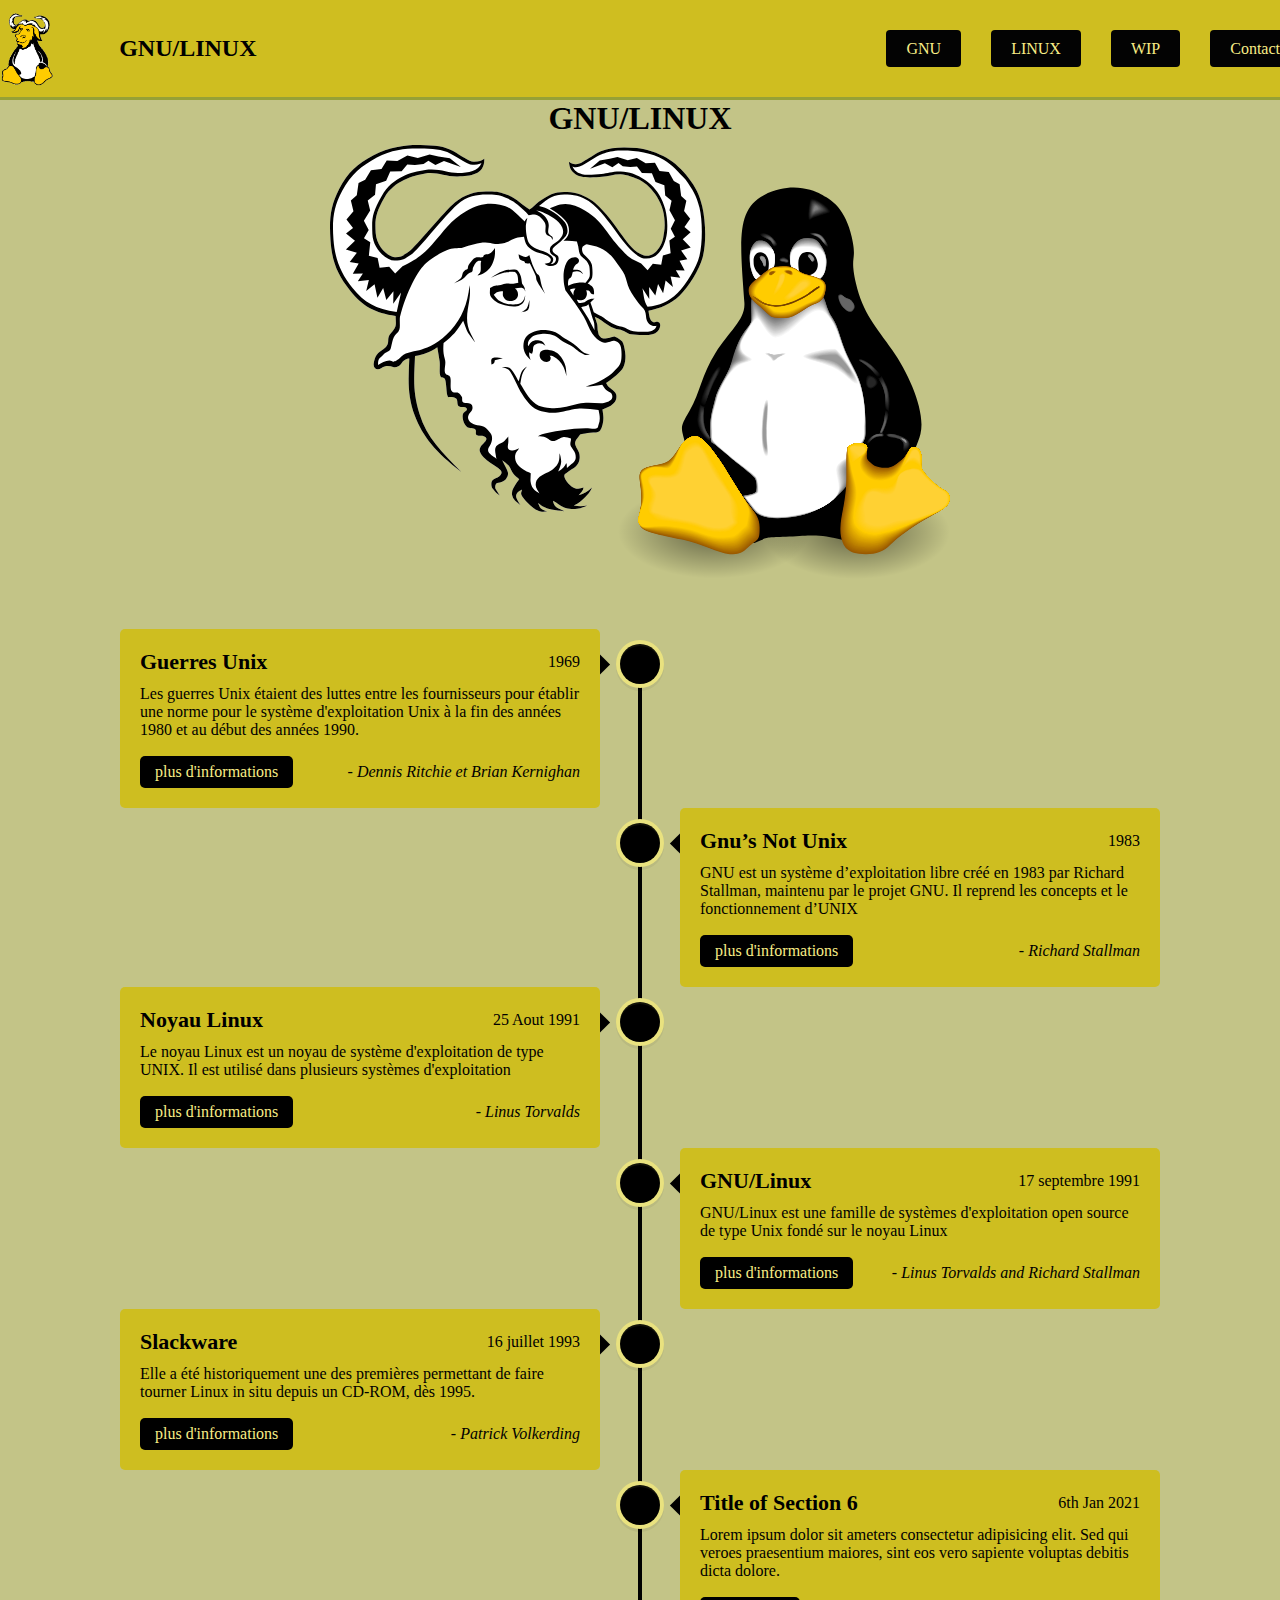
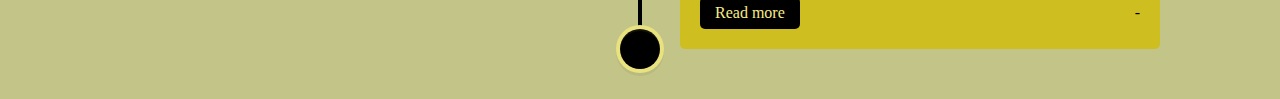
==== commit 13e38144: "finsish timeline" ====
--- a/index.html
+++ b/index.html
@@ -8,6 +8,7 @@
     <title>GNU/linux</title>
     <link rel="stylesheet" href="style.css" link>
     <link rel="shortcut icon" href="logo.ico" type="image/x-icon">
+    <link rel="stylesheet" href="https://use.fontawesome.com/releases/v5.5.0/css/all.css" integrity="sha384-B4dIYHKNBt8Bc12p+WXckhzcICo0wtJAoU8YZTY5qE0Id1GSseTk6S+L3BlXeVIU" crossorigin="anonymous">
 </head>
 
 <body>
@@ -27,7 +28,7 @@
                 <li><span><h2 href="" id = "titre">GNU/LINUX</></span></li>
                 <li><span><a href=""class="button">GNU</a></span></li>
                 <li><span><a href=""class="button">LINUX</a></span></li>
-                <li><span><a href=""class="button">HISTOIRE</a></span></li>
+                <li><span><a href=""class="button">WIP</a></span></li>
                 <li><span><a href="" class="button">Contact</a></span></li>
             </nav>
         </div>
@@ -45,70 +46,15 @@
         </div>
         <div class="row row-1">
             <section>
-                <i class="icon fas fa-home"></i>
+                <i class="icon fas fa-map-marker-alt"></i>
                 <div class="details">
-                    <span class="title">Title of Section 1</span>
-                    <span>1st Jan 2021</span>
+                    <span class="title">Guerres Unix</span>
+                    <span>1969</span>
                 </div>
-                <p>Lorem ipsum dolor sit ameters consectetur adipisicing elit. Sed qui veroes praesentium maiores, sint eos vero sapiente voluptas debitis dicta dolore.</p>
+                <p>Les guerres Unix étaient des luttes entre les fournisseurs pour établir une norme pour le système d'exploitation Unix à la fin des années 1980 et au début des années 1990.</p>
                 <div class="bottom">
-                    <a href="#">Read more</a>
-                    <i>- Someone famous</i>
-                </div>
-            </section>
-        </div>
-        <div class="row row-2">
-            <section>
-                <i class="icon fas fa-star"></i>
-                <div class="details">
-                    <span class="title">Title of Section 2</span>
-                    <span>2nd Jan 2021</span>
-                </div>
-                <p>Lorem ipsum dolor sit ameters consectetur adipisicing elit. Sed qui veroes praesentium maiores, sint eos vero sapiente voluptas debitis dicta dolore.</p>
-                <div class="bottom">
-                    <a href="#">Read more</a>
-                </div>
-            </section>
-        </div>
-        <div class="row row-1">
-            <section>
-                <i class="icon fas fa-rocket"></i>
-                <div class="details">
-                    <span class="title">Title of Section 3</span>
-                    <span>3rd Jan 2021</span>
-                </div>
-                <p>Lorem ipsum dolor sit ameters consectetur adipisicing elit. Sed qui veroes praesentium maiores, sint eos vero sapiente voluptas debitis dicta dolore.</p>
-                <div class="bottom">
-                    <a href="#">Read more</a>
-                    <i>- Someone famous</i>
-                </div>
-            </section>
-        </div>
-        <div class="row row-2">
-            <section>
-                <i class="icon fas fa-globe"></i>
-                <div class="details">
-                    <span class="title">Title of Section 4</span>
-                    <span>4th Jan 2021</span>
-                </div>
-                <p>Lorem ipsum dolor sit ameters consectetur adipisicing elit. Sed qui veroes praesentium maiores, sint eos vero sapiente voluptas debitis dicta dolore.</p>
-                <div class="bottom">
-                    <a href="#">Read more</a>
-                    <i>- Someone famous</i>
-                </div>
-            </section>
-        </div>
-        <div class="row row-1">
-            <section>
-                <i class="icon fas fa-paper-plane"></i>
-                <div class="details">
-                    <span class="title">Title of Section 5</span>
-                    <span>5th Jan 2021</span>
-                </div>
-                <p>Lorem ipsum dolor sit ameters consectetur adipisicing elit. Sed qui veroes praesentium maiores, sint eos vero sapiente voluptas debitis dicta dolore.</p>
-                <div class="bottom">
-                    <a href="#">Read more</a>
-                    <i>- Someone famous</i>
+                    <a href="https://fr.wikipedia.org/wiki/Unix">plus d'informations</a>
+                    <i>- Dennis Ritchie et Brian Kernighan</i>
                 </div>
             </section>
         </div>
@@ -116,18 +62,74 @@
             <section>
                 <i class="icon fas fa-map-marker-alt"></i>
                 <div class="details">
-                    <span class="title">Title of Section 6</span>
+                    <span class="title">Gnu’s Not Unix </span>
+                    <span>1983</span>
+                </div>
+                <p>GNU est un système d’exploitation libre créé en 1983 par Richard Stallman, maintenu par le projet GNU. Il reprend les concepts et le fonctionnement d’UNIX</p>
+                <div class="bottom">
+                    <a href="https://fr.wikipedia.org/wiki/GNU">plus d'informations</a>
+                    <i>- Richard Stallman</i>
+                </div>
+            </section>
+        </div>
+        <div class="row row-1">
+            <section>
+                <i class="icon fas fa-map-marker-alt"></i>
+                <div class="details">
+                    <span class="title">Noyau Linux</span>
+                    <span>25 Aout 1991</span>
+                </div>
+                <p>Le noyau Linux est un noyau de système d'exploitation de type UNIX. Il est utilisé dans plusieurs systèmes d'exploitation</p>
+                <div class="bottom">
+                    <a href="https://fr.wikipedia.org/wiki/Noyau_Linux">plus d'informations</a>
+                    <i>- Linus Torvalds</i>
+                </div>
+            </section>
+        </div>
+        <div class="row row-2">
+            <section>
+                <i class="icon fas fa-map-marker-alt"></i>
+                <div class="details">
+                    <span class="title">GNU/Linux</span>
+                    <span>17 septembre 1991</span>
+                </div>
+                <p>GNU/Linux est une famille de systèmes d'exploitation open source de type Unix fondé sur le noyau Linux</p>
+                <div class="bottom">
+                    <a href="https://fr.wikipedia.org/wiki/Linux">plus d'informations</a>
+                    <i>- Linus Torvalds and Richard Stallman </i>
+                </div>
+            </section>
+        </div>
+        <div class="row row-1 ">
+            <section>
+                <i class="icon fas fa-map-marker-alt "></i>
+                <div class="details ">
+                    <span class="title ">Slackware</span>
+                    <span>16 juillet 1993</span>
+                </div>
+                <p>Elle a été historiquement une des premières permettant de faire tourner Linux in situ depuis un CD-ROM, dès 1995.</p>
+                <div class="bottom ">
+                    <a href="https://fr.wikipedia.org/wiki/Slackware">plus d'informations</a>
+                    <i>- Patrick Volkerding</i>
+                </div>
+            </section>
+        </div>
+        <div class="row row-2 ">
+            <section>
+                <i class="icon fas fa-map-marker-alt "></i>
+                <div class="details ">
+                    <span class="title ">Title of Section 6</span>
                     <span>6th Jan 2021</span>
                 </div>
                 <p>Lorem ipsum dolor sit ameters consectetur adipisicing elit. Sed qui veroes praesentium maiores, sint eos vero sapiente voluptas debitis dicta dolore.</p>
-                <div class="bottom">
+                <div class="bottom ">
                     <a href="#">Read more</a>
-                    <i>- Someone famous</i>
+                    <i>- </i>
                 </div>
             </section>
         </div>
     </div>
-    <script src="script.js"></script>
+    <script src="script.js "></script>
 </body>
 
 </html>--- a/style.css
+++ b/style.css
@@ -1,6 +1,6 @@
 * {
-    /* list-style: none;
-    text-decoration: none; */
+    list-style: none;
+    text-decoration: none;
     margin: 0;
     padding: 0;
     box-sizing: border-box;
@@ -104,6 +104,7 @@
 .center {
     display: flex;
     justify-content: center;
+    margin-bottom: 8px;
 }
 
 
@@ -129,7 +130,7 @@
     position: absolute;
     height: 100%;
     width: 4px;
-    background: #fff;
+    background: rgb(0, 0, 0);
     left: 50%;
     top: 20px;
     transform: translateX(-50%);
@@ -160,7 +161,7 @@
     content: "";
     height: 15px;
     width: 15px;
-    background: #fff;
+    background: rgb(0, 0, 0);
     top: 28px;
     z-index: -1;
     transform: rotate(45deg);
@@ -177,15 +178,15 @@
 .row section .icon,
 .center-line .scroll-icon {
     position: absolute;
-    background: #f2f2f2;
+    background: #000000;
     height: 40px;
     width: 40px;
     text-align: center;
     line-height: 40px;
     border-radius: 50%;
-    color: #3ea0e2;
+    color: #e5f13c;
     font-size: 17px;
-    box-shadow: 0 0 0 4px #fff, inset 0 2px 0 rgba(0, 0, 0, 0.08), 0 3px 0 4px rgba(0, 0, 0, 0.05);
+    box-shadow: 0 0 0 4px rgb(233, 226, 127), inset 0 2px 0 rgba(228, 230, 131, 0.08), 0 3px 0 4px rgba(0, 0, 0, 0.05);
 }
 
 .center-line .scroll-icon {
@@ -224,8 +225,8 @@
 
 .row section .bottom a {
     text-decoration: none;
-    background: #3ea0e2;
-    color: #fff;
+    background: #000000;
+    color: rgb(248, 237, 134);
     padding: 7px 15px;
     border-radius: 5px;
     font-weight: 400;
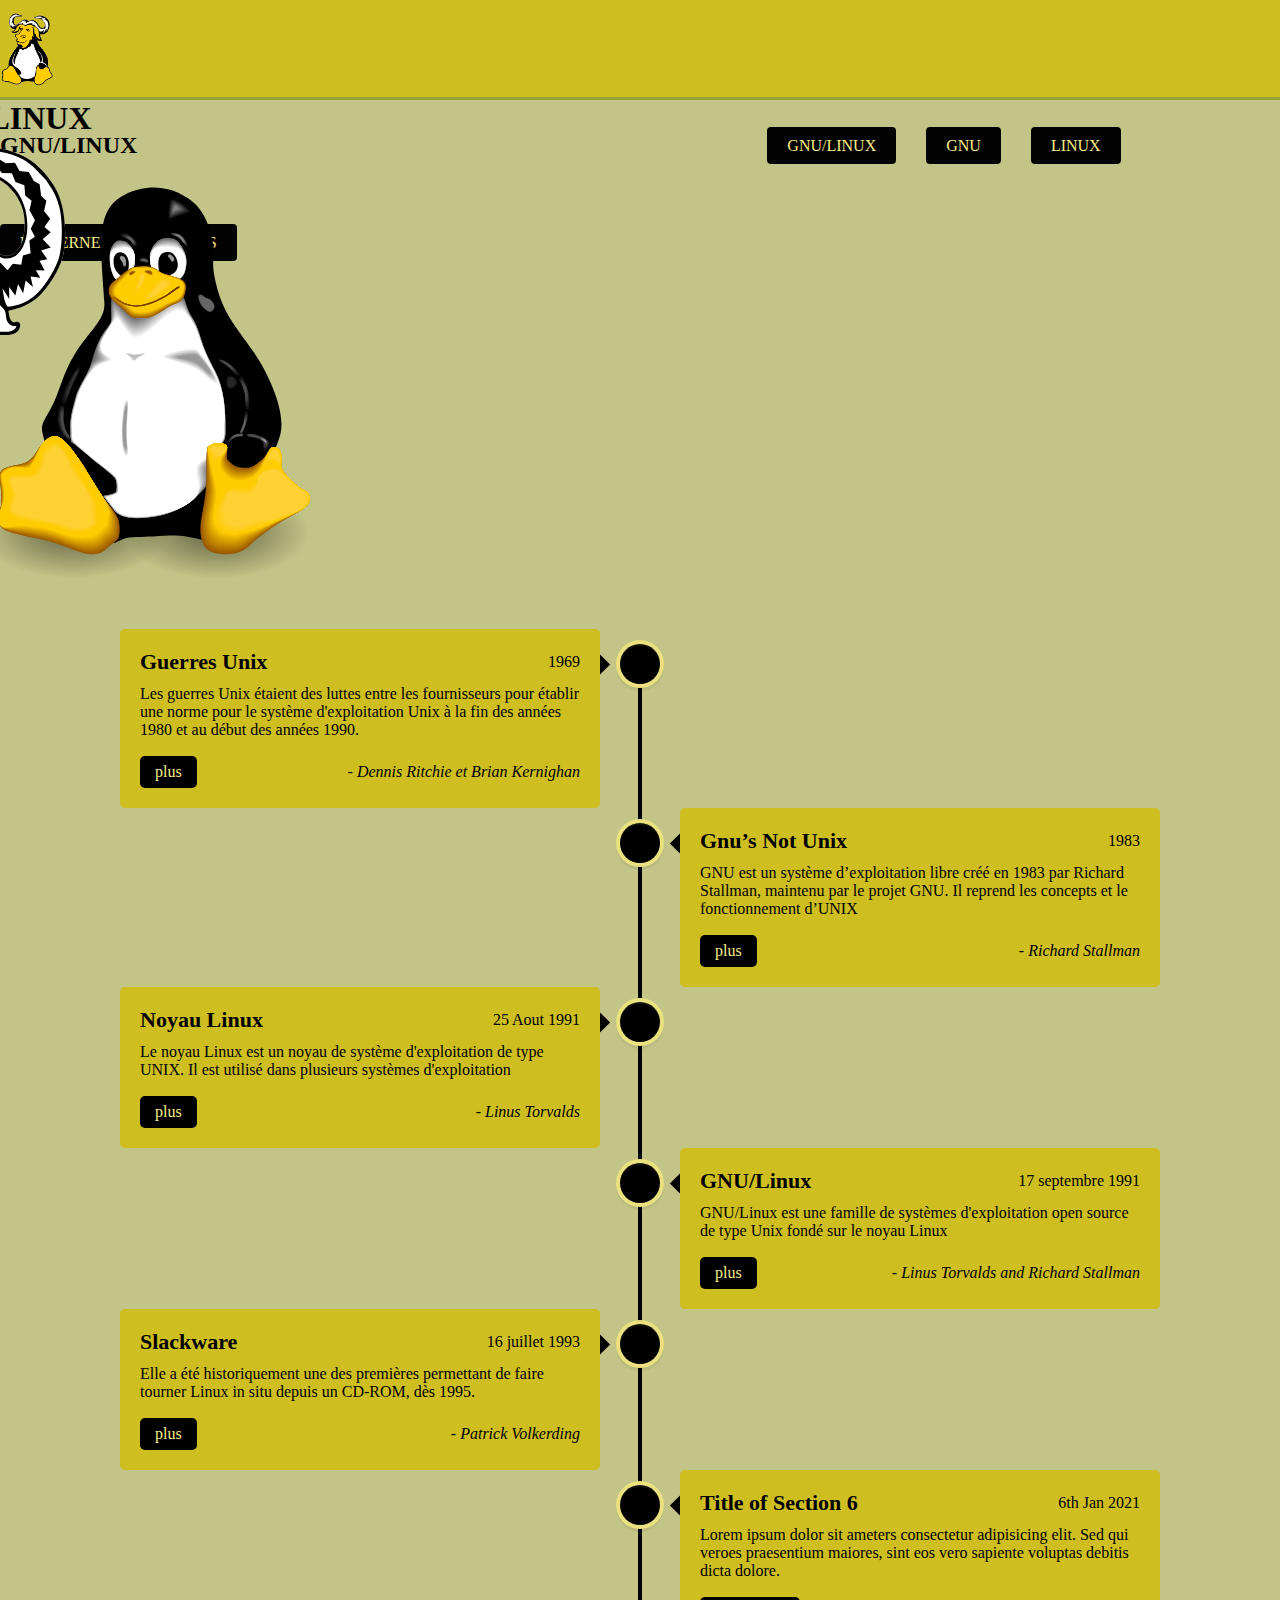
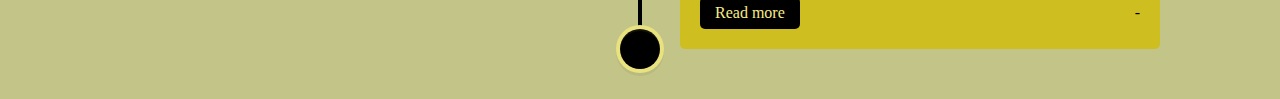
==== commit 186d9ab8: "project on rhe finsig line" ====
--- a/index.html
+++ b/index.html
@@ -16,20 +16,20 @@
         <div class="inner">
             <div class="logo">
                 <div>
-                    <!-- The below line can be an image or a h1, either will work -->
                     <img src="logo.png" alt="logo">
-                    <!-- <h1>My Logo</h1> -->
+
                 </div>
             </div>
             <nav>
                 <!-- <li> tag will be the container for the table.
                 <span> will be the part that centers the content inside it
                 <a> is the actual clickable part -->
-                <li><span><h2 href="" id = "titre">GNU/LINUX</></span></li>
-                <li><span><a href=""class="button">GNU</a></span></li>
+                <li><span><h2  id = "titre">GNU/LINUX</></span></li>
+                <li><span><a href="index.html"class="button">GNU/LINUX</a></span></li>
+                <li><span><a href="gnu.html"class="button">GNU</a></span></li>
                 <li><span><a href=""class="button">LINUX</a></span></li>
-                <li><span><a href=""class="button">WIP</a></span></li>
-                <li><span><a href="" class="button">Contact</a></span></li>
+                <li><span><a href="" class="button">UN KERNEL?</a></span></li>
+                <li><span><a href="" class="button">FHS</a></span></li>
             </nav>
         </div>
     </header>
@@ -53,7 +53,7 @@
                 </div>
                 <p>Les guerres Unix étaient des luttes entre les fournisseurs pour établir une norme pour le système d'exploitation Unix à la fin des années 1980 et au début des années 1990.</p>
                 <div class="bottom">
-                    <a href="https://fr.wikipedia.org/wiki/Unix">plus d'informations</a>
+                    <a href="https://fr.wikipedia.org/wiki/Unix">plus</a>
                     <i>- Dennis Ritchie et Brian Kernighan</i>
                 </div>
             </section>
@@ -67,7 +67,7 @@
                 </div>
                 <p>GNU est un système d’exploitation libre créé en 1983 par Richard Stallman, maintenu par le projet GNU. Il reprend les concepts et le fonctionnement d’UNIX</p>
                 <div class="bottom">
-                    <a href="https://fr.wikipedia.org/wiki/GNU">plus d'informations</a>
+                    <a href="https://fr.wikipedia.org/wiki/GNU">plus </a>
                     <i>- Richard Stallman</i>
                 </div>
             </section>
@@ -81,7 +81,7 @@
                 </div>
                 <p>Le noyau Linux est un noyau de système d'exploitation de type UNIX. Il est utilisé dans plusieurs systèmes d'exploitation</p>
                 <div class="bottom">
-                    <a href="https://fr.wikipedia.org/wiki/Noyau_Linux">plus d'informations</a>
+                    <a href="https://fr.wikipedia.org/wiki/Noyau_Linux">plus </a>
                     <i>- Linus Torvalds</i>
                 </div>
             </section>
@@ -95,7 +95,7 @@
                 </div>
                 <p>GNU/Linux est une famille de systèmes d'exploitation open source de type Unix fondé sur le noyau Linux</p>
                 <div class="bottom">
-                    <a href="https://fr.wikipedia.org/wiki/Linux">plus d'informations</a>
+                    <a href="https://fr.wikipedia.org/wiki/Linux">plus </a>
                     <i>- Linus Torvalds and Richard Stallman </i>
                 </div>
             </section>
@@ -109,7 +109,7 @@
                 </div>
                 <p>Elle a été historiquement une des premières permettant de faire tourner Linux in situ depuis un CD-ROM, dès 1995.</p>
                 <div class="bottom ">
-                    <a href="https://fr.wikipedia.org/wiki/Slackware">plus d'informations</a>
+                    <a href="https://fr.wikipedia.org/wiki/Slackware">plus </a>
                     <i>- Patrick Volkerding</i>
                 </div>
             </section>
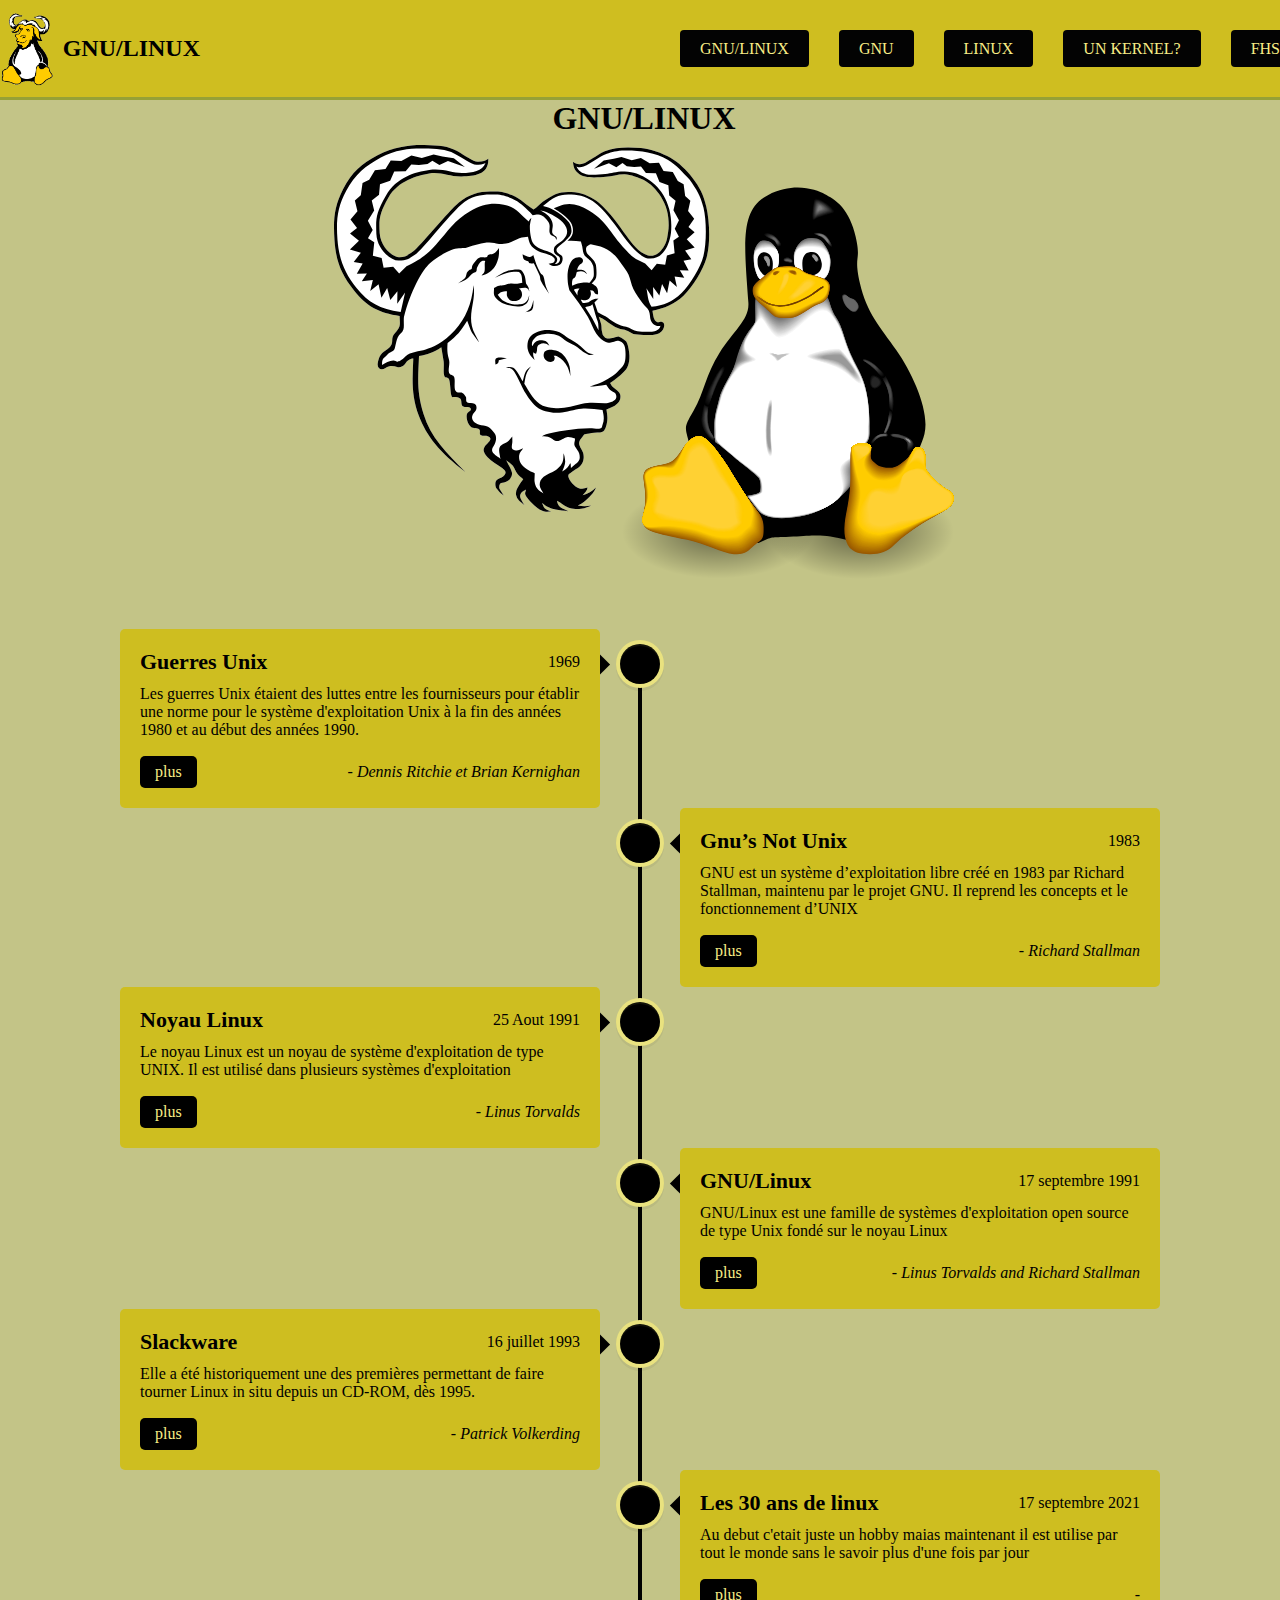
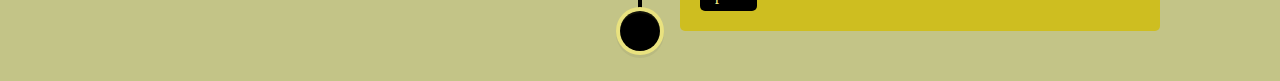
==== commit b5c6bee3: "finish website" ====
--- a/index.html
+++ b/index.html
@@ -21,15 +21,12 @@
                 </div>
             </div>
             <nav>
-                <!-- <li> tag will be the container for the table.
-                <span> will be the part that centers the content inside it
-                <a> is the actual clickable part -->
                 <li><span><h2  id = "titre">GNU/LINUX</></span></li>
                 <li><span><a href="index.html"class="button">GNU/LINUX</a></span></li>
                 <li><span><a href="gnu.html"class="button">GNU</a></span></li>
-                <li><span><a href=""class="button">LINUX</a></span></li>
-                <li><span><a href="" class="button">UN KERNEL?</a></span></li>
-                <li><span><a href="" class="button">FHS</a></span></li>
+                <li><span><a href="linux.html"class="button">LINUX</a></span></li>
+                <li><span><a href="kernel.html" class="button">UN KERNEL?</a></span></li>
+                <li><span><a href="https://i.imgur.com/0vfM4dm.png" class="button">FHS</a></span></li>
             </nav>
         </div>
     </header>
@@ -118,12 +115,12 @@
             <section>
                 <i class="icon fas fa-map-marker-alt "></i>
                 <div class="details ">
-                    <span class="title ">Title of Section 6</span>
-                    <span>6th Jan 2021</span>
+                    <span class="title ">Les 30 ans de linux </span>
+                    <span> 17 septembre 2021</span>
                 </div>
-                <p>Lorem ipsum dolor sit ameters consectetur adipisicing elit. Sed qui veroes praesentium maiores, sint eos vero sapiente voluptas debitis dicta dolore.</p>
+                <p> Au debut c'etait juste un hobby maias maintenant il est utilise par tout le monde sans le savoir plus d'une fois par jour </p>
                 <div class="bottom ">
-                    <a href="#">Read more</a>
+                    <a href="https://i.redd.it/nne9uzhyjn581.png">plus </a>
                     <i>- </i>
                 </div>
             </section>
--- a/style.css
+++ b/style.css
@@ -55,7 +55,7 @@
 }
 
 #titre {
-    margin-right: 600px;
+    margin-right: 450px;
     color: rgb(0, 0, 0);
 }
 
@@ -105,6 +105,38 @@
     display: flex;
     justify-content: center;
     margin-bottom: 8px;
+    margin-left: 8px;
+}
+
+.left {
+    display: flex;
+    justify-content: left;
+    margin-bottom: 8px;
+    margin-left: 8px;
+}
+
+.right {
+    display: flex;
+    justify-content: right;
+    margin-bottom: 8px;
+    margin-right: 8px;
+}
+
+.left {
+    display: flex;
+    justify-content: left;
+    margin-bottom: 8px;
+}
+
+#gnu_box {
+    box-shadow: rgba(0, 0, 0, 0.25) 0px 54px 55px, rgba(0, 0, 0, 0.12) 0px -12px 30px, rgba(0, 0, 0, 0.12) 0px 4px 6px, rgba(0, 0, 0, 0.17) 0px 12px 13px, rgba(0, 0, 0, 0.09) 0px -3px 5px;
+    margin-left: 40px;
+    margin-right: 20px;
+    margin-top: 8px;
+    border-color: rgb(0, 0, 0);
+    padding: 80px;
+    background-color: rgb(185, 216, 236);
+    font: 20px "Open Sans", sans-serif;
 }
 
 
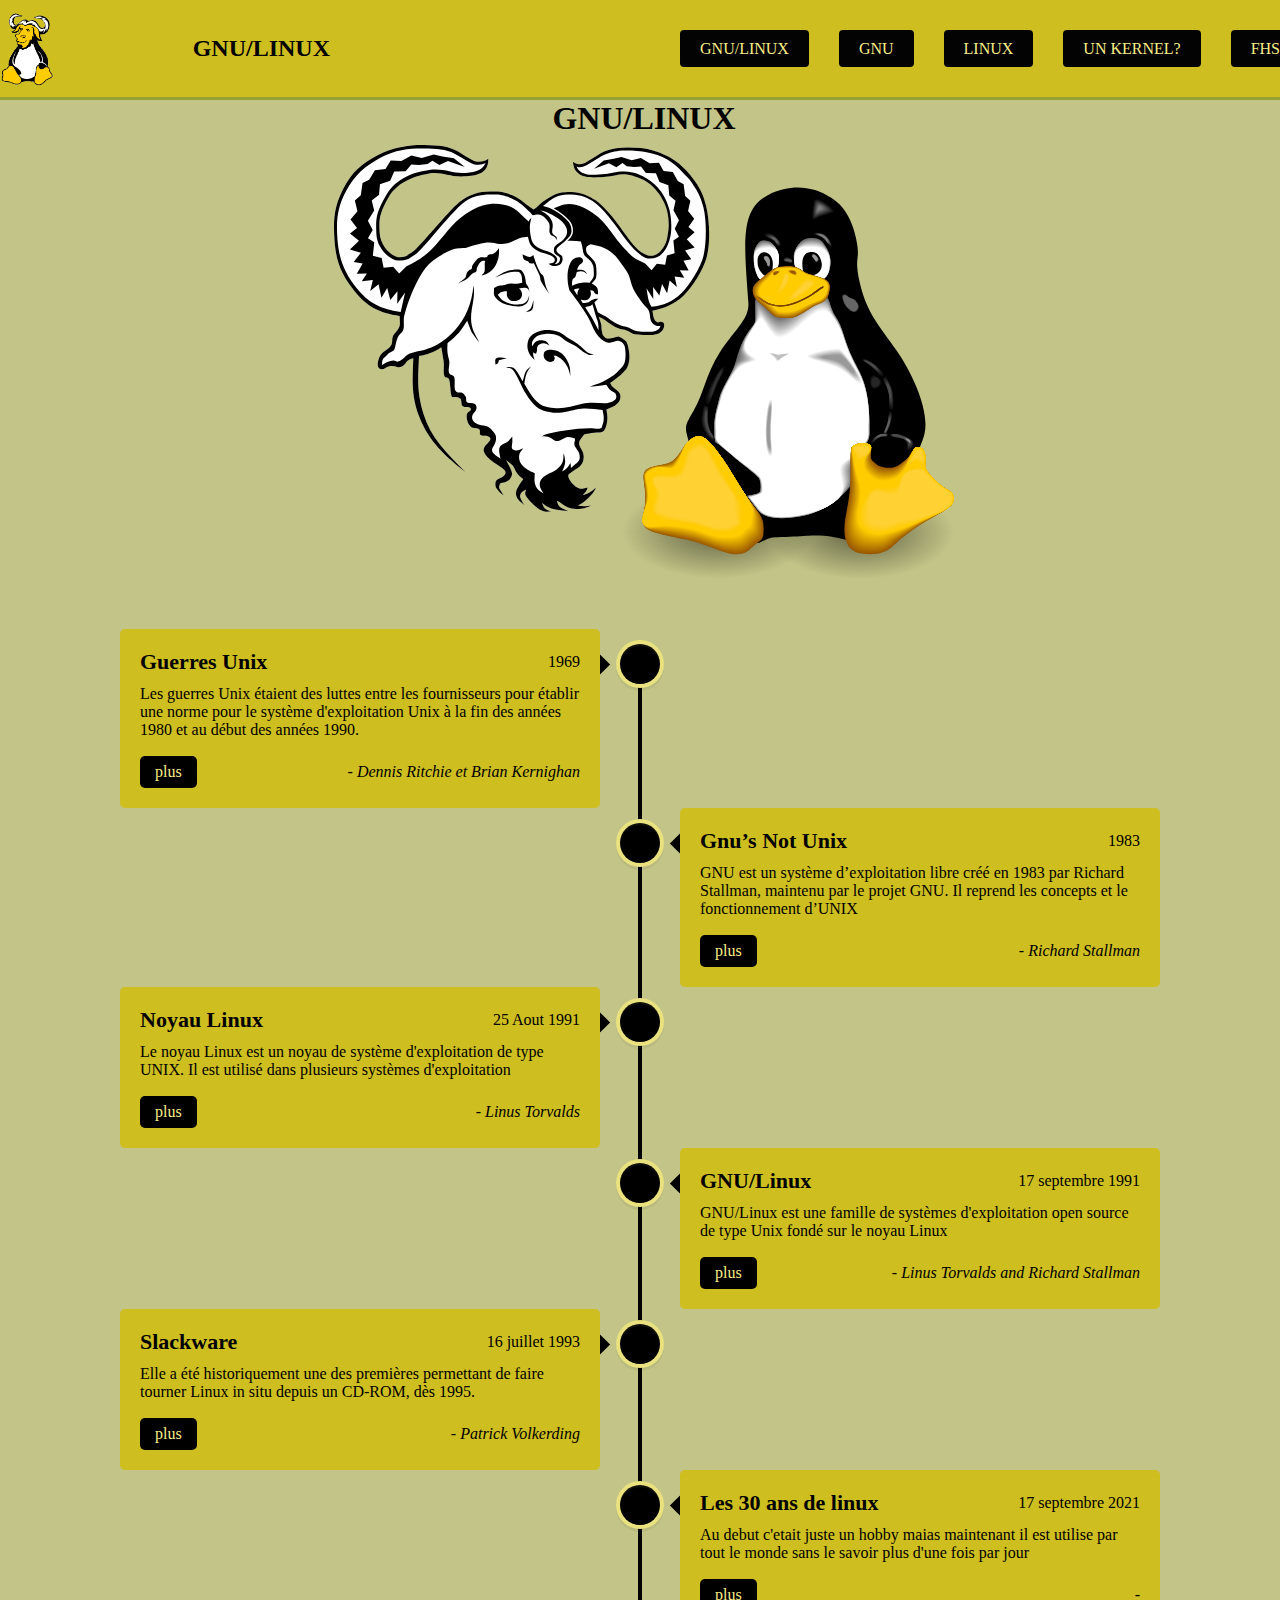
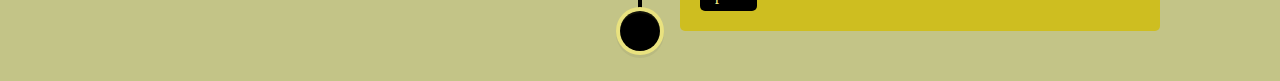
==== commit 9c45c9e8: "final * 3 site" ====
--- a/index.html
+++ b/index.html
@@ -26,7 +26,7 @@
                 <li><span><a href="gnu.html"class="button">GNU</a></span></li>
                 <li><span><a href="linux.html"class="button">LINUX</a></span></li>
                 <li><span><a href="kernel.html" class="button">UN KERNEL?</a></span></li>
-                <li><span><a href="https://i.imgur.com/0vfM4dm.png" class="button">FHS</a></span></li>
+                <li><span><a href="FHS.png" class="button">FHS</a></span></li>
             </nav>
         </div>
     </header>
--- a/style.css
+++ b/style.css
@@ -55,7 +55,7 @@
 }
 
 #titre {
-    margin-right: 450px;
+    margin-right: 25vw;
     color: rgb(0, 0, 0);
 }
 
